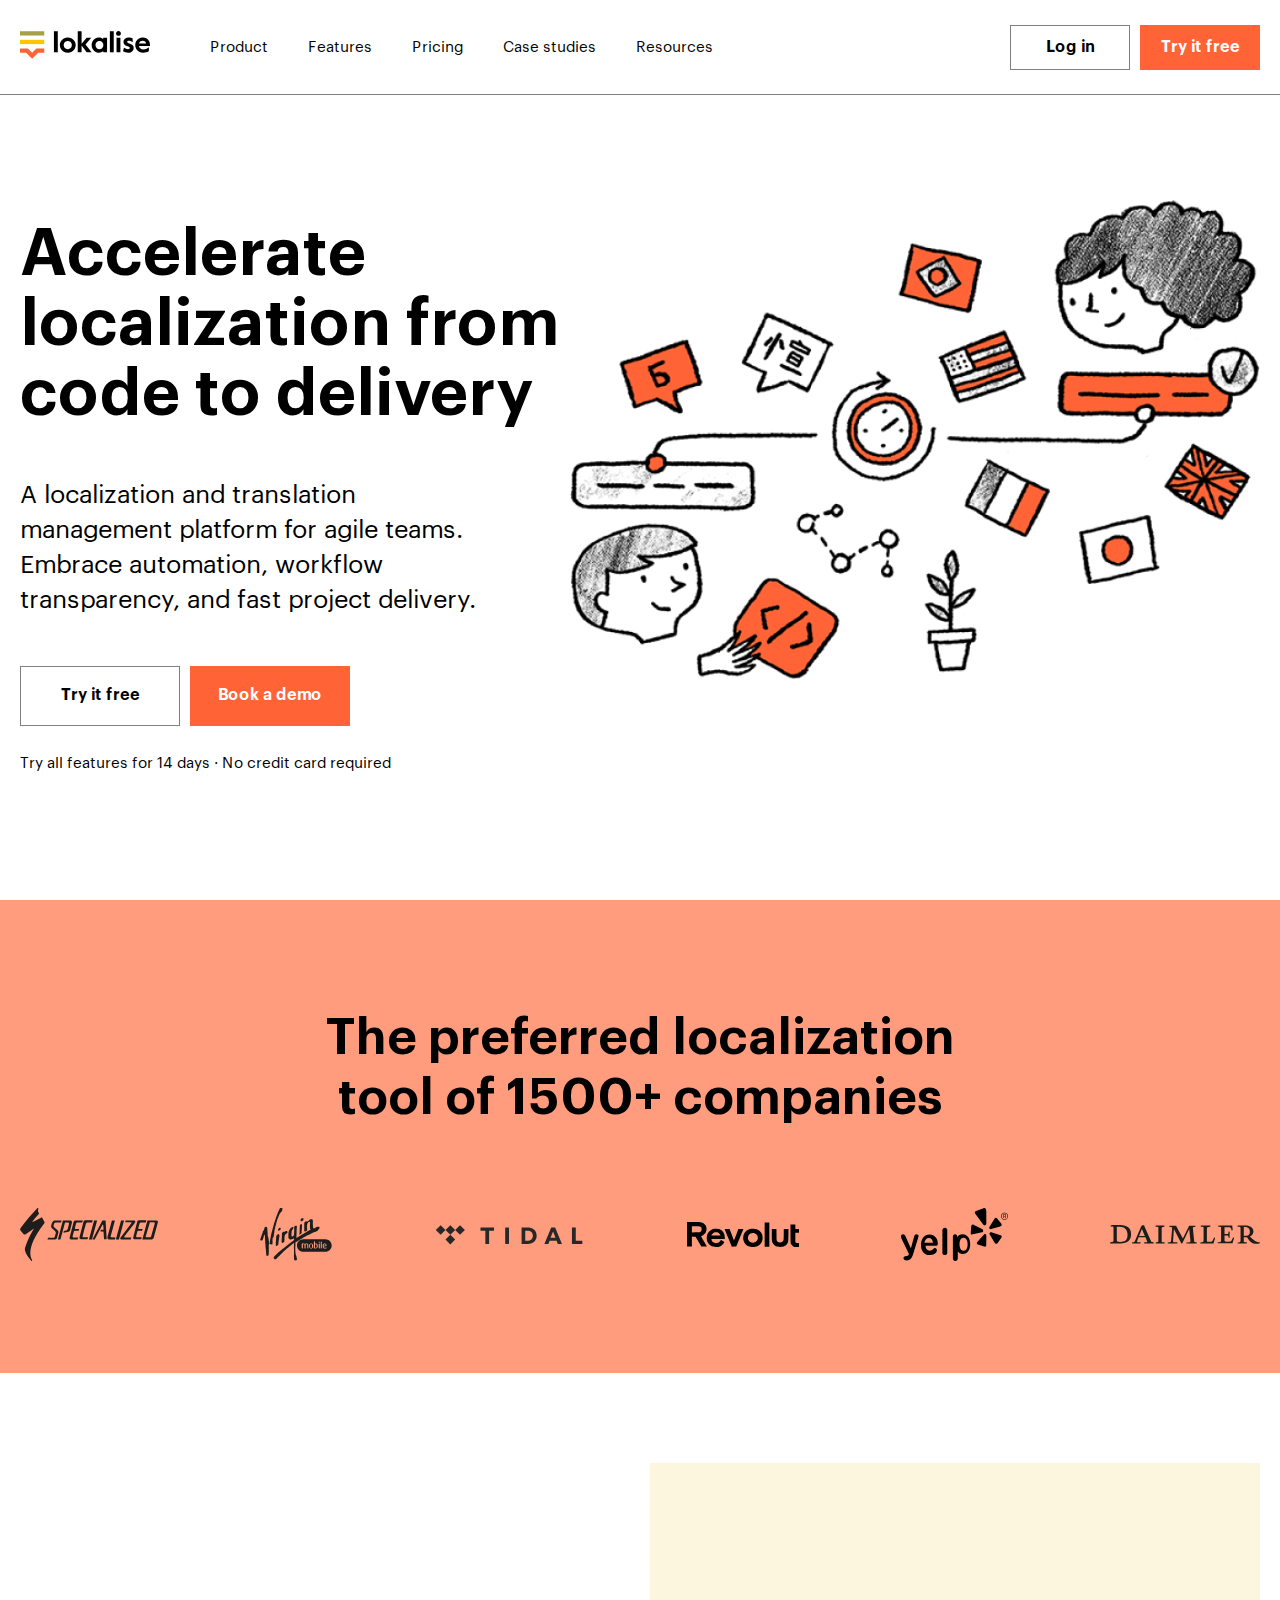
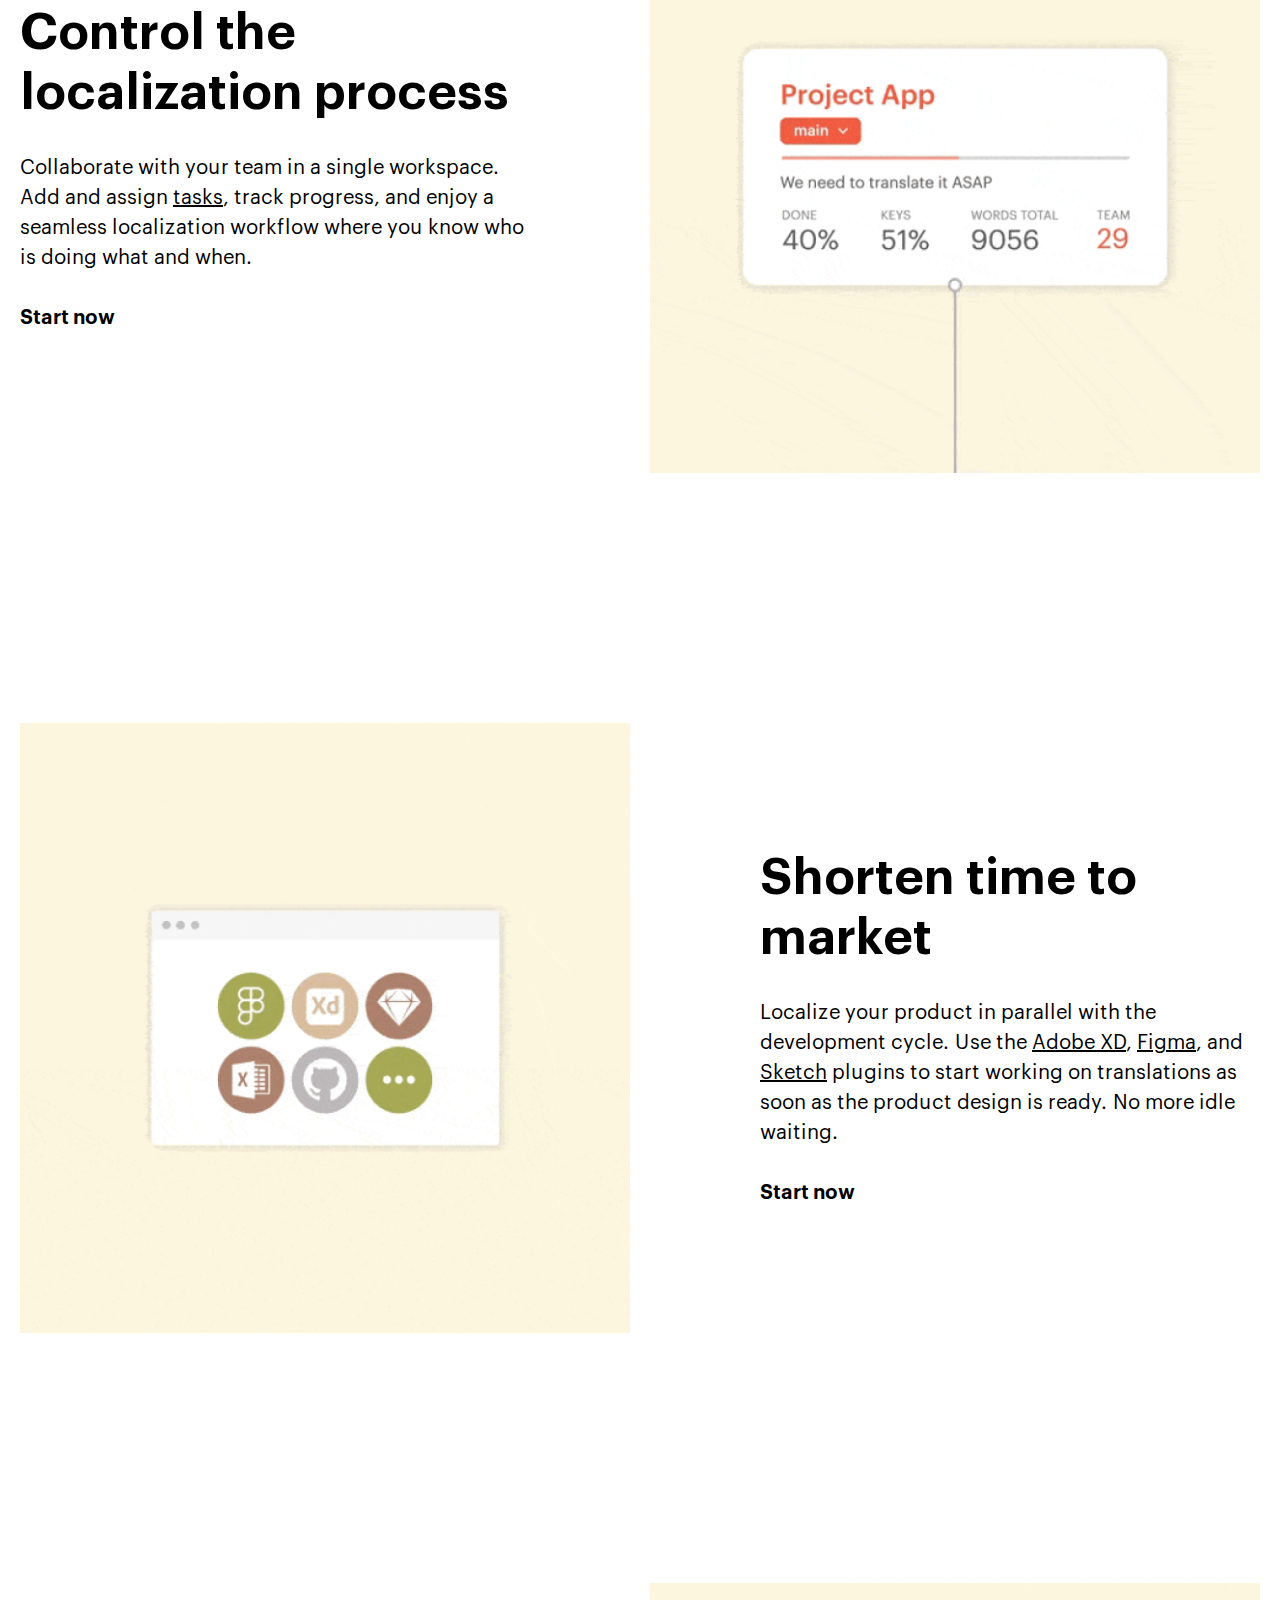
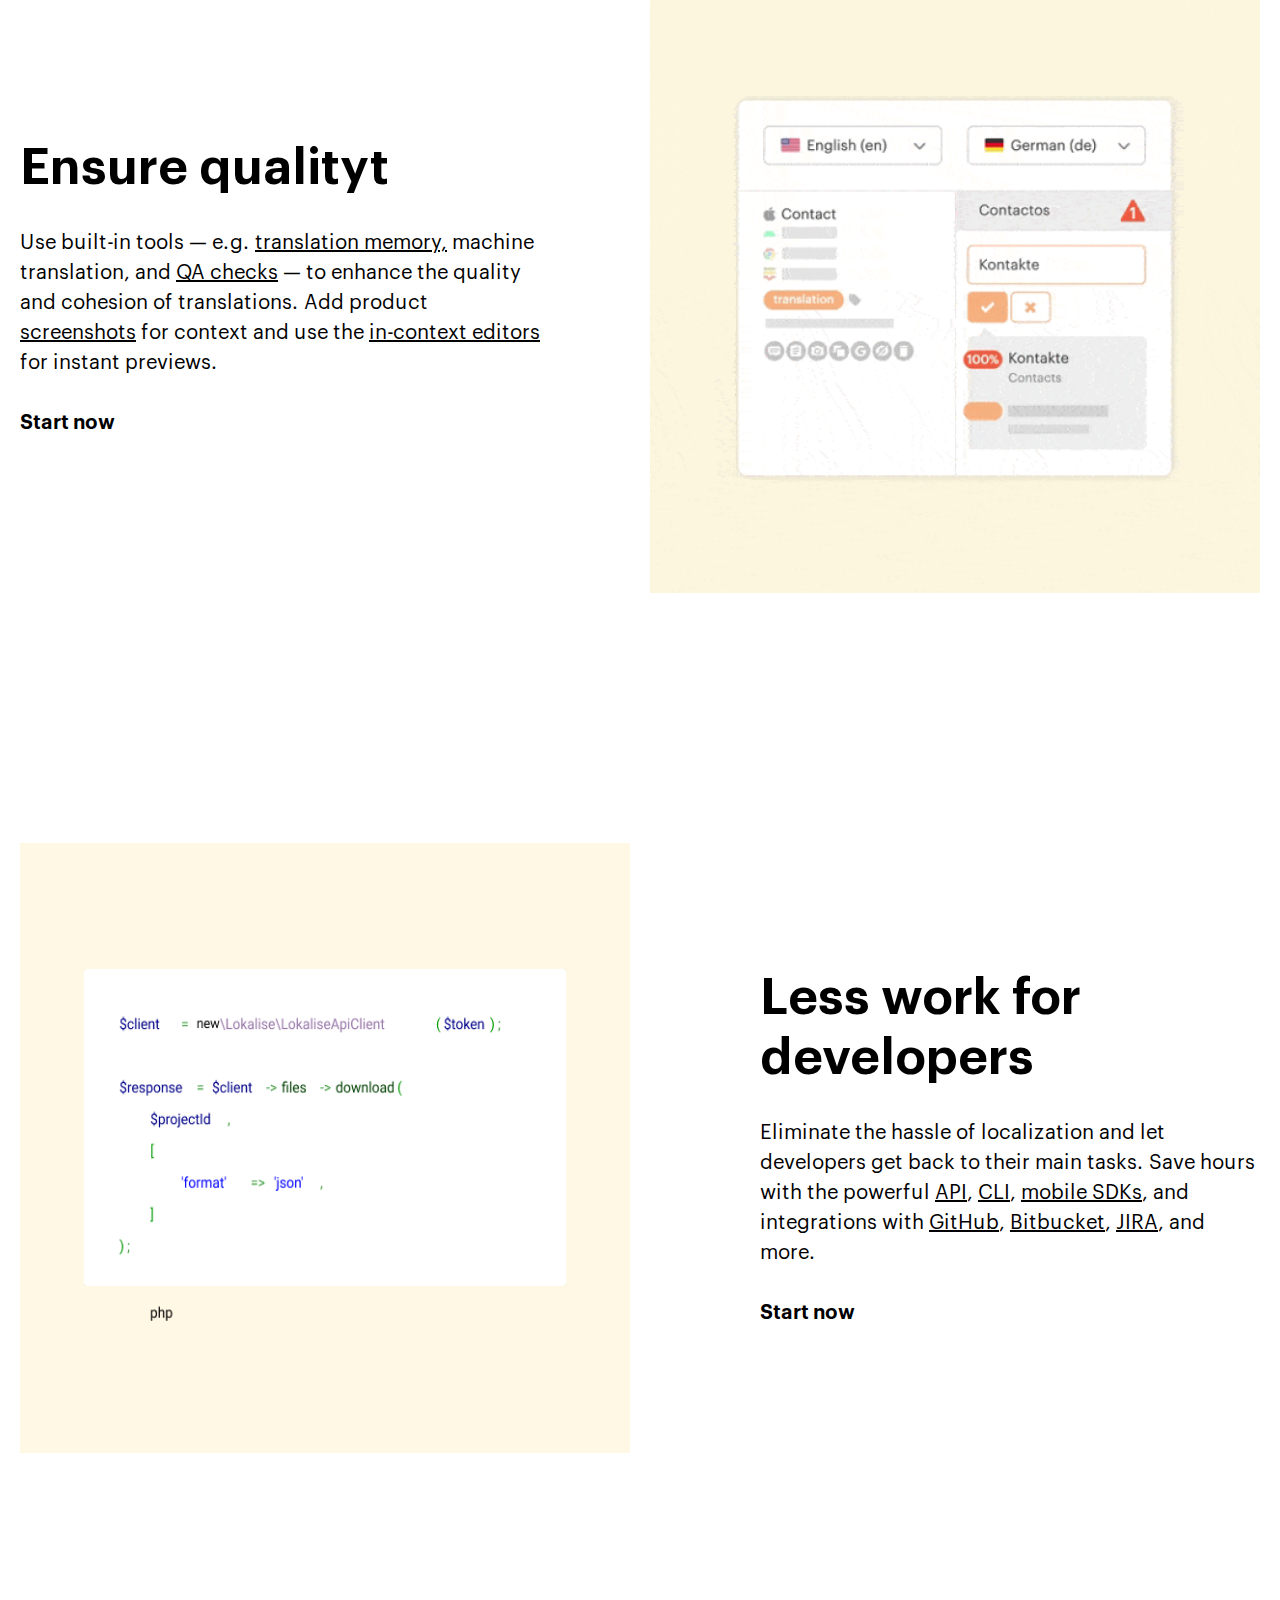
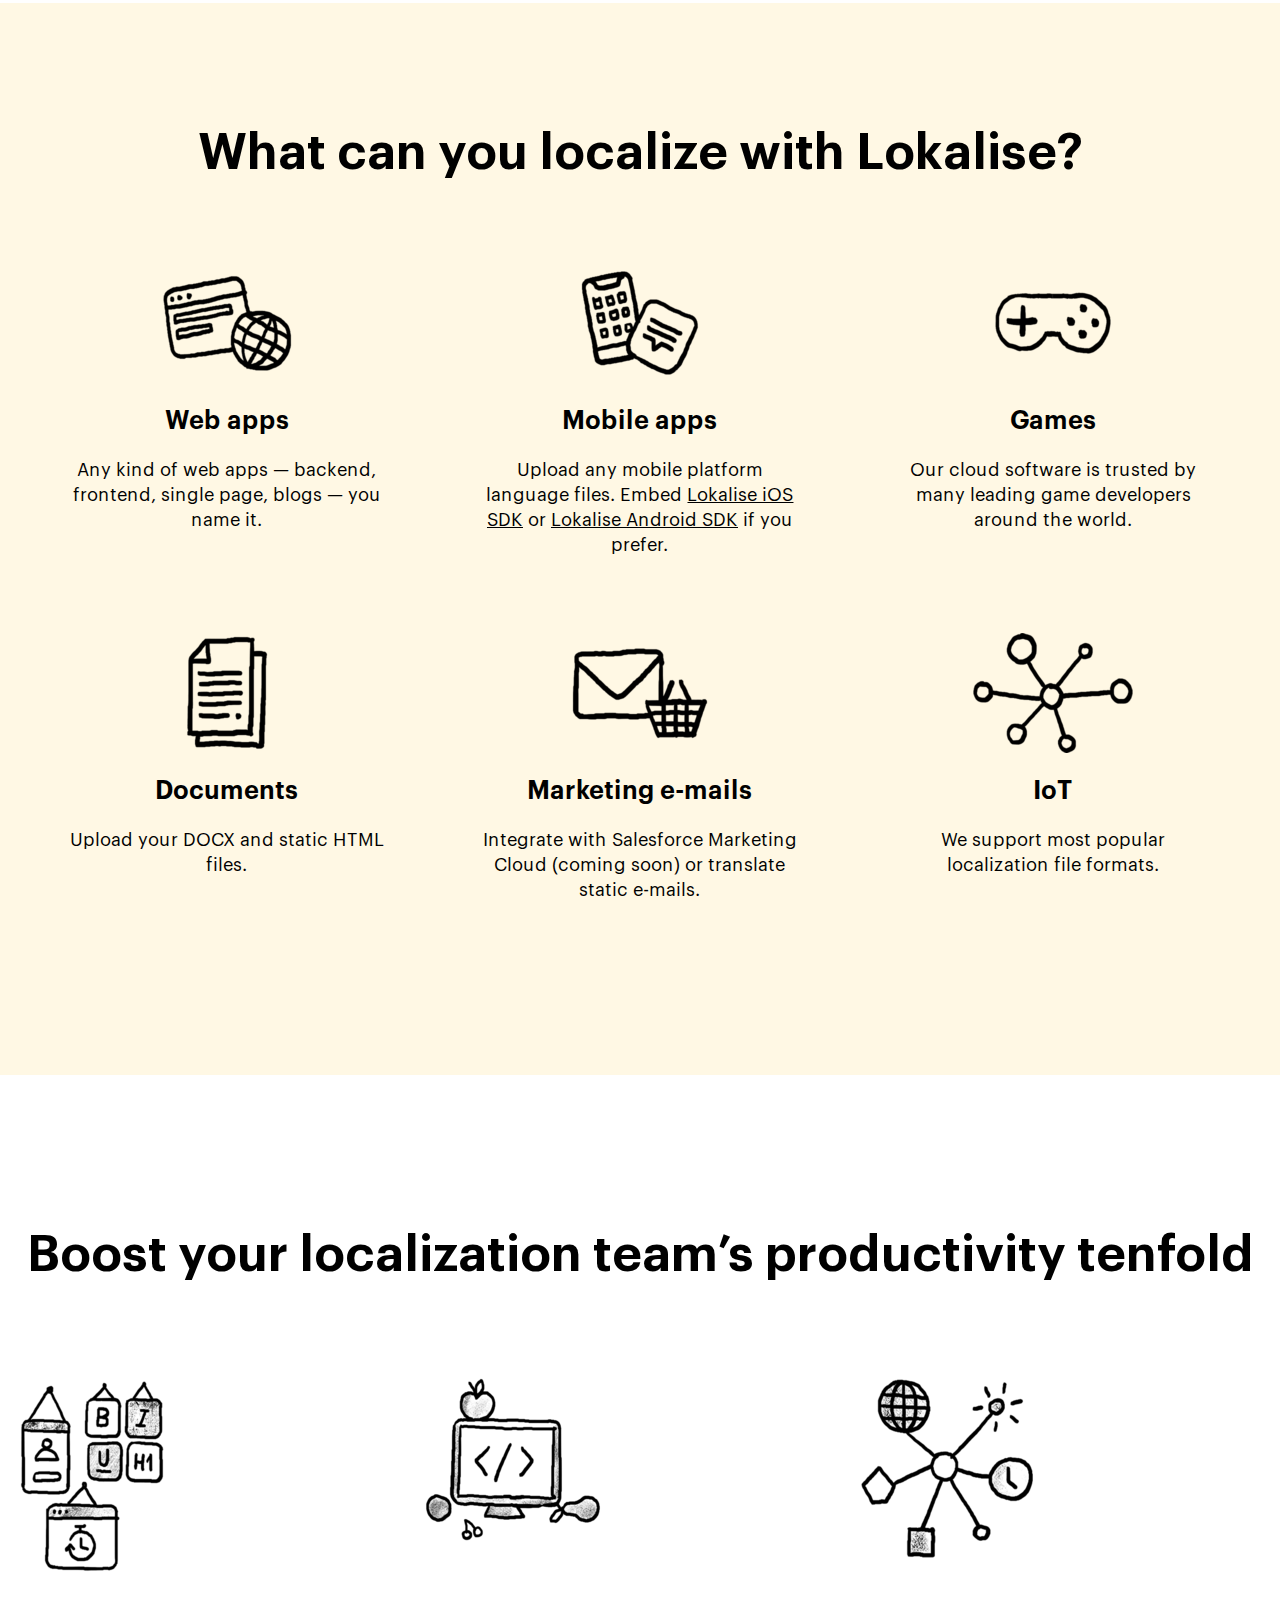
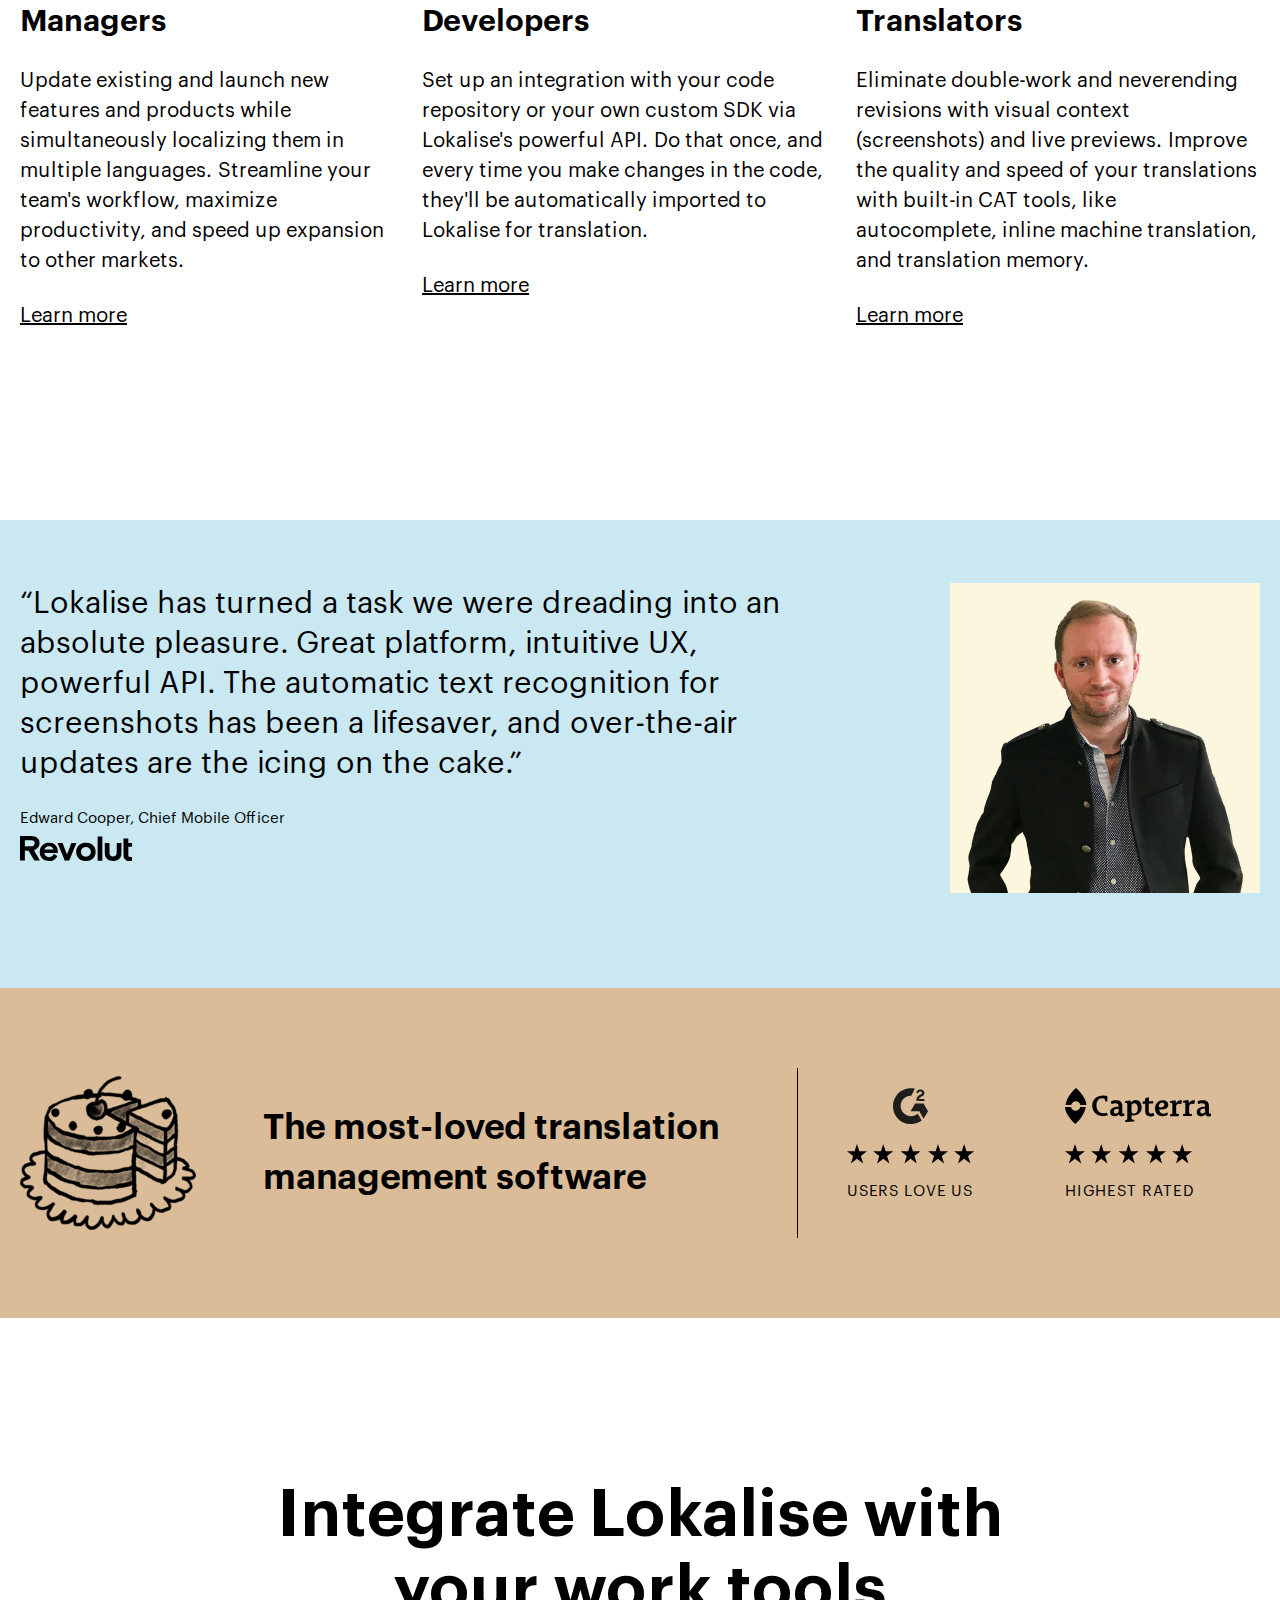
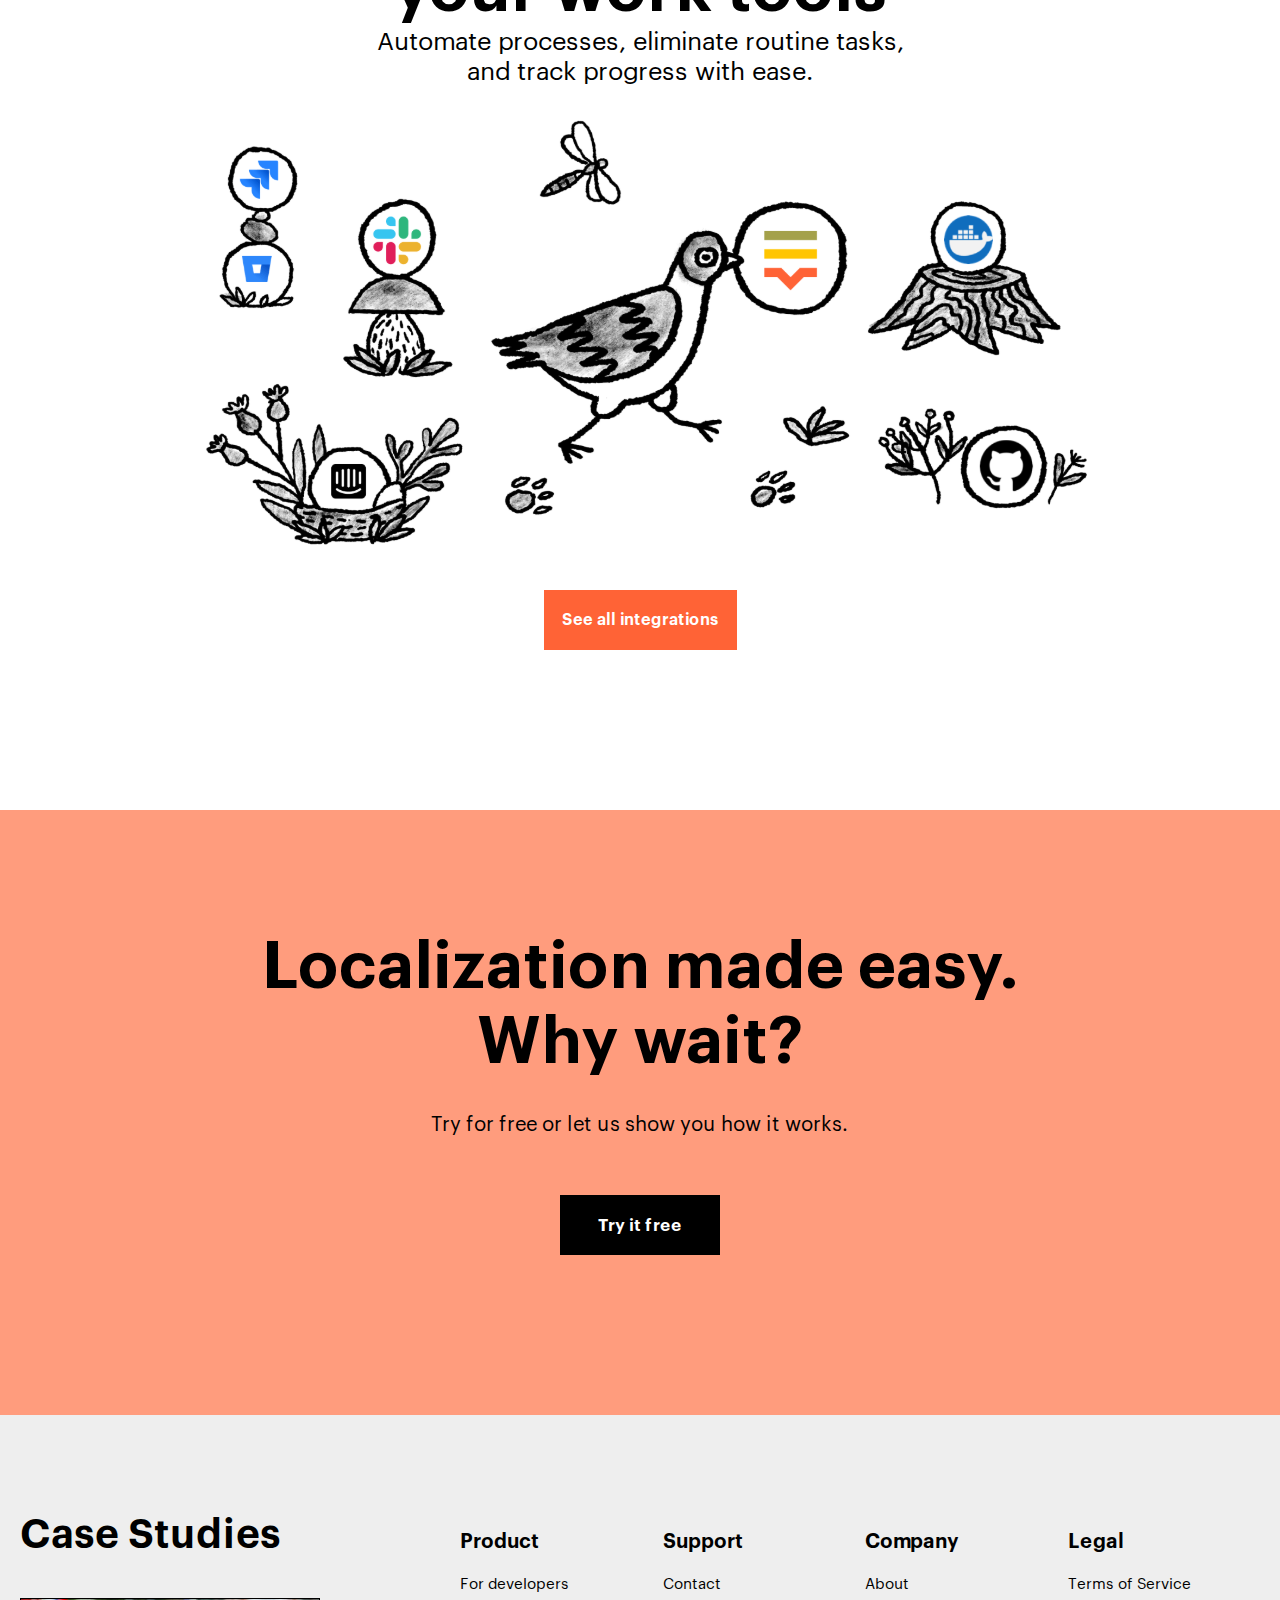
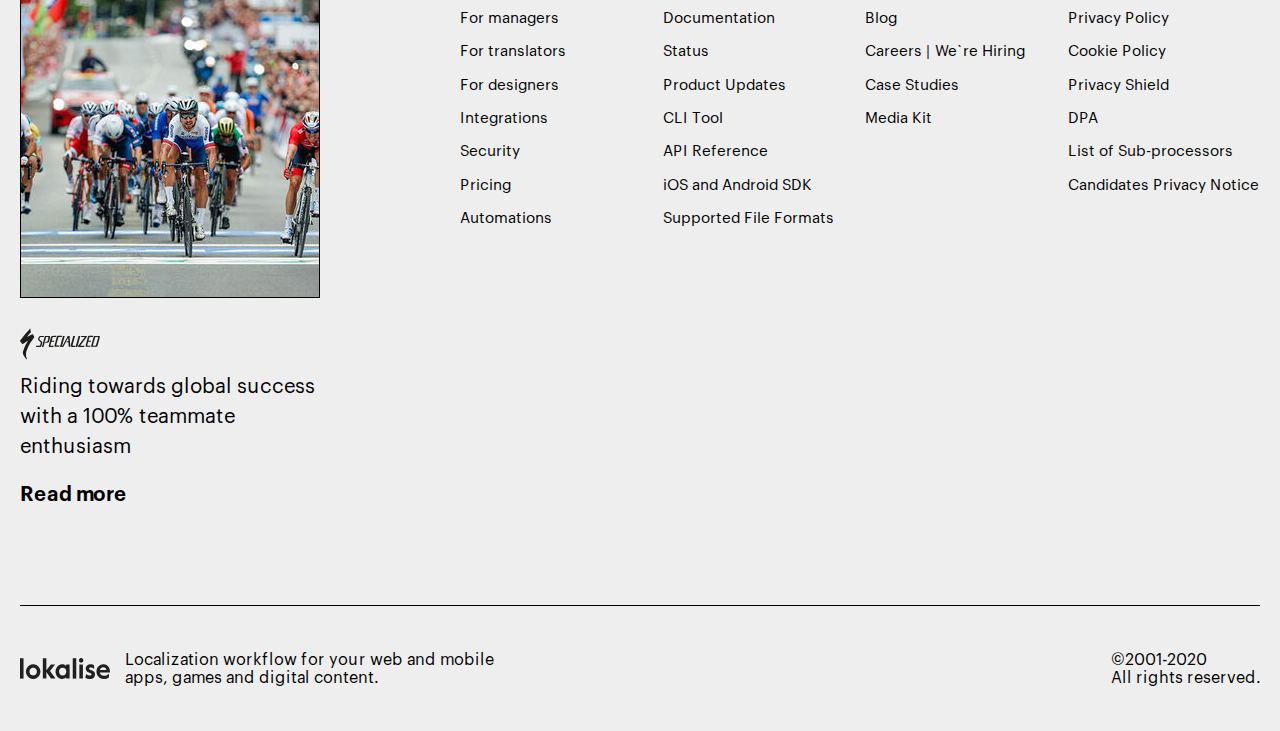
==== index.html @ 2ecb9aee "add cursore" ====
<!DOCTYPE html>
<html lang="en">

<head>
    <meta charset="UTF-8">
    <meta http-equiv="X-UA-Compatible" content="IE=edge">
    <meta name="viewport" content="width=device-width, initial-scale=1.0">
    <title>Document</title>
    <link rel="stylesheet" href="assets/css/style.css">
</head>

<body>

    <header class="header">

        <div class="header-navbar container">
            <div class="header-navbar__logo">
                <img class="header-navbar__logo-image" src="images/lokalise.svg" alt="">
            </div>

            <ul class="header-navbar__list">
                <li class="header-navbar__item">
                    <a class="header-navbar__link" href="">Product</a>
                </li>
                <li class="header-navbar__item">
                    <a class="header-navbar__link" href="">Features</a>
                </li>
                <li class="header-navbar__item">
                    <a class="header-navbar__link" href="">Pricing</a>
                </li>
                <li class="header-navbar__item">
                    <a class="header-navbar__link" href="">Case studies</a>
                </li>
                <li class="header-navbar__item">
                    <a class="header-navbar__link" href="">Resources</a>
                </li>
            </ul>

            <div class="header-navbar__action">
                <button class="btn btn--light btn--sm" type="button">Log in</button>
                <button class="btn btn--acent btn--sm" type="button">Try it free</button>
            </div>
        </div>

        <div class="header-content container">
            <h1 class="header-content__title">Accelerate localization from code to delivery</h1>
            <div class="header-content__description">A localization and translation management platform for agile teams.
                Embrace automation, workflow
                transparency, and fast project delivery.</div>
            <div class="header-content__action">
                <button class="btn btn--light btn--md">Try it free</button>
                <button class="btn btn--acent btn--md">Book a demo</button>
            </div>
            <div class="header-content__notes">Try all features for 14 days · No credit card required</div>
            <div class="header-content__picture">
                <img class="header-content__image" src="images/header_image-min.png" alt="">
            </div>
        </div>

    </header>

    <main>

        <section class="brands">
            <div class="container">
                <h2 class="brands__title">The preferred localization tool of 1500+ companies</h2>
                <ul class="brands__list">
                    <li class="brands__item">
                        <a class="brands__link" href="">
                            <img class="brands__image" src="images/specialized.svg" alt="">
                        </a>
                    </li>
                    <li>
                        <a class="brands__link" href="">
                            <img class="brands__image" src="images/virgin.svg" alt="">
                        </a>
                    </li>
                    <li>
                        <a class="brands__link" href="">
                            <img class="brands__image" src="images/tidal.svg" alt="">
                        </a>
                    </li>
                    <li>
                        <a class="brands__link" href="">
                            <img class="brands__image" src="images/revolut.svg" alt="">
                        </a>
                    </li>
                    <li>
                        <a class="brands__link" href="">
                            <img class="brands__image" src="images/yelp.svg" alt="">
                        </a>
                    </li>
                    <li>
                        <a class="brands__link" href="">
                            <img class="brands__image" src="images/daimler.svg" alt="">
                        </a>
                    </li>
                </ul>
            </div>
        </section>

        <div class="quality container">

            <article class="blurb blurb-1">
                <h2 class="blurb__title">Control the localization process</h2>
                <div class="blurb__descriptio">Collaborate with your team in a single workspace. Add and assign
                    <a href="">tasks</a>, track progress, and enjoy a
                    seamless localization workflow where you know who is doing what and when.
                </div>
                <strong class="blurb__start"><a class="blurb__link" href="">Start now</a></strong>
            </article>

            <img class="blurb__image blurb__image-1" src="images/project-app.png" alt="">

            <article class="blurb blurb-2">
                <h2 class="blurb__title">Shorten time to market</h2>
                <div class="blurb__descriptio">Localize your product in parallel with the development cycle. Use the
                    <a href=""> Adobe XD</a>, <a href="">Figma</a>, and <a href="">Sketch</a> plugins to start
                    working
                    on translations as soon as the product design
                    is ready. No more idle waiting.
                </div>
                <strong class="blurb__start"><a class="blurb__link" href="">Start now</a></strong>
            </article>

            <img class="blurb__image blurb__image-2" src="images/logotips.png" alt="">

            <article class="blurb blurb-3">
                <h2 class="blurb__title">Ensure qualityt</h2>
                <div class="blurb__descriptio">Use built-in tools — e.g. <a href="">translation memory,</a> machine
                    translation, and <a href=""> QA checks</a> — to enhance the quality and cohesion of
                    translations.
                    Add product <a href="">screenshots</a> for context and use the <a href="">in-context editors</a>
                    for
                    instant previews.</div>
                <strong class="blurb__start"><a class="blurb__link" href="">Start now</a></strong>
            </article>

            <img class="blurb__image blurb__image-3" src="images/contact.png" alt="">

            <article class="blurb blurb-4">
                <h2 class="blurb__title">Less work for developers</h2>
                <div class="blurb__descriptio">Eliminate the hassle of localization and let developers get back to
                    their
                    main tasks. Save hours with the powerful <a href=""> API</a>, <a href="">CLI</a>, <a href="">mobile
                        SDKs</a>, and integrations with <a href="">GitHub</a>, <a href="">Bitbucket</a>, <a
                        href="">JIRA</a>, and more.</div>
                <strong class="blurb__start"><a class="blurb__link" href="">Start now</a></strong>
            </article>

            <img class="blurb__image blurb__image-4" src="images/code.png" alt="">

        </div>


        <section class="localization">
            <div class="container">
                <h2 class="localization-title">What can you localize with Lokalise?</h2>

                <div class="localization-container">
                    <article class="aspect">
                        <h3 class="aspect__title">Web apps</h3>
                        <div class="aspect__description">Any kind of web apps — backend, frontend, single page, blogs —
                            you
                            name it.</div>
                        <img class="aspect__image" src="images/localization-skins/web-apps.svg" alt="">
                    </article>

                    <article class="aspect">
                        <h3 class="aspect__title">Mobile apps</h3>
                        <div class="aspect__description">Upload any mobile platform language files. Embed <a
                                href="">Lokalise iOS SDK</a> or <a href="">Lokalise Android SDK</a> if you prefer.
                        </div>
                        <img class="aspect__image" src="images/localization-skins/mobile-apps.svg" alt="">
                    </article>

                    <article class="aspect">
                        <h3 class="aspect__title">Games</h3>
                        <div class="aspect__description">Our cloud software is trusted by many leading game developers
                            around the world.</div>
                        <img class="aspect__image" src="images/localization-skins/games.svg" alt="">
                    </article>

                    <article class="aspect">
                        <h3 class="aspect__title">Documents</h3>
                        <div class="aspect__description">Upload your DOCX and static HTML files.</div>
                        <img class="aspect__image" src="images/localization-skins/documents.svg" alt="">
                    </article>

                    <article class="aspect">
                        <h3 class="aspect__title">Marketing e-mails</h3>
                        <div class="aspect__description">Integrate with Salesforce Marketing Cloud (coming soon) or
                            translate static e-mails.</div>
                        <img class="aspect__image" src="images/localization-skins/marketing_e-mails.svg" alt="">
                    </article>

                    <article class="aspect">
                        <h3 class="aspect__title">IoT</h3>
                        <div class="aspect__description">We support most popular localization file formats.</div>
                        <img class="aspect__image" src="images/localization-skins/iot.svg" alt="">
                    </article>
                </div>

            </div>
        </section>

        <section class="productivity container">
            <h2 class="productivity-title">Boost your localization team’s productivity tenfold</h2>

            <div class="productivity-container">
                <article class="productivity-infomation">
                    <h3 class="productivity-infomation__title">Managers</h3>
                    <div class="productivity-infomation__description">Update existing and launch new features and
                        products while simultaneously localizing them in multiple languages. Streamline your team's
                        workflow, maximize productivity, and speed up expansion to other markets.</div>
                    <details class="productivity-infomation__details">
                        <summary
                            class="productivity-infomation__details-text productivity-infomation__details-text--active">
                            Learn more</summary>
                        Update existing and launch new features and
                        products while simultaneously localizing them in multiple languages. Streamline your team's
                        workflow, maximize productivity, and speed up expansion to other markets.
                    </details>
                    <div class="productivity-infomation__picture">
                        <img class="productivity-infomation__image" src="images/productivity-skins/managers.svg" alt="">
                    </div>
                </article>

                <article class="productivity-infomation">
                    <h3 class="productivity-infomation__title">Developers</h3>
                    <div class="productivity-infomation__description">Set up an integration with your code repository or
                        your own custom SDK via Lokalise's powerful API. Do that once, and every time you make changes
                        in the code, they'll be automatically imported to Lokalise for translation.</div>
                    <details class="productivity-infomation__details">
                        <summary
                            class="productivity-infomation__details-text productivity-infomation__details-text--active">
                            Learn more</summary>
                        Set up an integration with your code repository or
                        your own custom SDK via Lokalise's powerful API. Do that once, and every time you make changes
                        in the code, they'll be automatically imported to Lokalise for translation.
                    </details>
                    <div class="productivity-infomation__picture">
                        <img class="productivity-infomation__image" src="images/productivity-skins/developers.svg"
                            alt="">
                    </div>
                </article>

                <article class="productivity-infomation">
                    <h3 class="productivity-infomation__title">Translators</h3>
                    <div class="productivity-infomation__description">Eliminate double-work and neverending revisions
                        with visual context (screenshots) and live previews. Improve the quality and speed of your
                        translations with built-in CAT tools, like autocomplete, inline machine translation, and
                        translation memory.</div>
                    <details class="productivity-infomation__details">
                        <summary
                            class="productivity-infomation__details-text productivity-infomation__details-text--active">
                            Learn more</summary>
                        Eliminate double-work and neverending revisions
                        with visual context (screenshots) and live previews. Improve the quality and speed of your
                        translations with built-in CAT tools, like autocomplete, inline machine translation, and
                        translation memory.
                    </details>
                    <div class="productivity-infomation__picture">
                        <img class="productivity-infomation__image" src="images/productivity-skins/translators.svg"
                            alt="">
                    </div>
                </article>
            </div>
        </section>

        <div class="recommendation">
            <div class="container">
                <div class="recommendation__container">
                    <div class="recommendation__feedback">
                        <p class="recommendation__feedback-description">“Lokalise has turned a task we were dreading
                            into an absolute pleasure. Great platform, intuitive
                            UX,
                            powerful API. The automatic text recognition for screenshots has been a lifesaver, and
                            over-the-air
                            updates are the icing on the cake.”</p>
                        <p class="recommendation__feedback-name">Edward Cooper, Chief Mobile Officer</p>
                        <a class="recommendation__feedback-link" href=""><img class="recommendation__feedback-logo"
                                src="images/revolut.svg" alt=""></a>
                    </div>
                    <img class="recommendation__photo" src="images/man.png" alt="">
                </div>
            </div>
        </div>

        <section class="program">
            <div class="container">
                <div class="program__container">
                    <div class="program__info">
                        <h3 class="program__info-title">The most-loved translation management software</h3>
                        <img class="program__info-image" src="images/program-skins/pie.svg" alt="">
                    </div>
                    <div class="program__feedback">
                        <div class="program__feedback-container">
                            <img class="program__feedback-logo" src="images/program-skins/g.svg" alt="">
                            <img class="program__feedback-image" src="images/program-skins/stars.svg" alt="">
                            <p class="program__feedback-text">USERS LOVE US</p>
                        </div>
                        <div class="program__feedback-container">
                            <img class="program__feedback-logo" src="images/program-skins/cupterra.svg" alt="">
                            <img class="program__feedback-image" src="images/program-skins/stars.svg" alt="">
                            <p class="program__feedback-text">HIGHEST RATED</p>
                        </div>
                    </div>
                </div>
            </div>
        </section>

        <section class="tools container">
            <h2 class="tools__title">Integrate Lokalise with your work tools</h2>
            <p class="tools__description">Automate processes, eliminate routine tasks, and track progress with ease.</p>
            <img class="tools__image" src="images/tools.svg" alt="">
            <button class="tools__action btn btn--acent btn--xl">See all integrations</button>
        </section>

        <section class="exhortation ">
            <div class="container">
                <h2 class="exhortation__title">Localization made easy. Why wait?</h2>
                <p class="exhortation__description">Try for free or let us show you how it works.</p>
                <button class="exhortation__action btn btn--md btn--act">Try it free</button>
            </div>
        </section>

    </main>

    <footer class="footer">

        <div class="footer-info">
            <div class="container">
                <div class="footer-info__container">

                    <aside class="other">
                        <h3 class="other__title">Case Studies</h3>
                        <img class="other__image" src="images/driver.png" alt="">
                        <img class="other__logo" src="images/specialized.svg" alt="">
                        <p class="other__description">Riding towards global success with a 100% teammate enthusiasm</p>
                        <a class="other__link" href="">Read more</a>
                    </aside>

                    <div class="footer-navigation">
                        <div class="footer-navigation__container">
                            <p class="footer-navigation__title">Product</p>
                            <ul class="footer-navigation__list">
                                <li class="footer-navigation__item">
                                    <a class="footer-navigation__link" href="">For developers</a>
                                </li>
                                <li class="footer-navigation__item">
                                    <a class="footer-navigation__link" href="">For managers</a>
                                </li>
                                <li class="footer-navigation__item">
                                    <a class="footer-navigation__link" href="">For translators</a>
                                </li>
                                <li class="footer-navigation__item">
                                    <a class="footer-navigation__link" href="">For designers</a>
                                </li>
                                <li class="footer-navigation__item">
                                    <a class="footer-navigation__link" href="">Integrations</a>
                                </li>
                                <li class="footer-navigation__item">
                                    <a class="footer-navigation__link" href="">Security</a>
                                </li>
                                <li class="footer-navigation__item">
                                    <a class="footer-navigation__link" href="">Pricing</a>
                                </li>
                                <li class="footer-navigation__item">
                                    <a class="footer-navigation__link" href="">Automations</a>
                                </li>
                            </ul>
                        </div>

                        <div class="footer-navigation__container">
                            <p class="footer-navigation__title">Support</p>
                            <ul class="footer-navigation__list">
                                <li class="footer-navigation__item">
                                    <a class="footer-navigation__link" href="">Contact</a>
                                </li>
                                <li class="footer-navigation__item">
                                    <a class="footer-navigation__link" href="">Documentation</a>
                                </li>
                                <li class="footer-navigation__item">
                                    <a class="footer-navigation__link" href="">Status</a>
                                </li>
                                <li class="footer-navigation__item">
                                    <a class="footer-navigation__link" href="">Product Updates</a>
                                </li>
                                <li class="footer-navigation__item">
                                    <a class="footer-navigation__link" href="">CLI Tool</a>
                                </li>
                                <li class="footer-navigation__item">
                                    <a class="footer-navigation__link" href="">API Reference</a>
                                </li>
                                <li class="footer-navigation__item">
                                    <a class="footer-navigation__link" href="">iOS and Android SDK</a>
                                </li>
                                <li class="footer-navigation__item">
                                    <a class="footer-navigation__link" href="">Supported File Formats</a>
                                </li>
                            </ul>
                        </div>

                        <div class="footer-navigation__container">
                            <p class="footer-navigation__title">Company</p>
                            <ul class="footer-navigation__list">
                                <li class="footer-navigation__item">
                                    <a class="footer-navigation__link" href="">About</a>
                                </li>
                                <li class="footer-navigation__item">
                                    <a class="footer-navigation__link" href="">Blog</a>
                                </li>
                                <li class="footer-navigation__item">
                                    <a class="footer-navigation__link" href="">Careers | We`re Hiring</a>
                                </li>
                                <li class="footer-navigation__item">
                                    <a class="footer-navigation__link" href="">Case Studies</a>
                                </li>
                                <li class="footer-navigation__item">
                                    <a class="footer-navigation__link" href="">Media Kit</a>
                                </li>
                            </ul>
                        </div>

                        <div class="footer-navigation__container">
                            <p class="footer-navigation__title">Legal</p>
                            <ul class="footer-navigation__list">
                                <li class="footer-navigation__item">
                                    <a class="footer-navigation__link" href="">Terms of Service</a>
                                </li>
                                <li class="footer-navigation__item">
                                    <a class="footer-navigation__link" href="">Privacy Policy</a>
                                </li>
                                <li class="footer-navigation__item">
                                    <a class="footer-navigation__link" href="">Cookie Policy</a>
                                </li>
                                <li class="footer-navigation__item">
                                    <a class="footer-navigation__link" href="">Privacy Shield</a>
                                </li>
                                <li class="footer-navigation__item">
                                    <a class="footer-navigation__link" href="">DPA</a>
                                </li>
                                <li class="footer-navigation__item">
                                    <a class="footer-navigation__link" href="">List of Sub-processors</a>
                                </li>
                                <li class="footer-navigation__item">
                                    <a class="footer-navigation__link" href="">Candidates Privacy Notice</a>
                                </li>
                            </ul>
                        </div>
                    </div>

                </div>
            </div>
        </div>

        <div class="footer-root">
            <div class="container">
                <div class="footer-root__container">
                    <div class="footer-root__info">
                        <img class="footer-root__logo" src="images/lokalise-min.svg" alt="">
                        <p class="footer-root__text">Localization workflow for your web and mobile apps, games and
                            digital content.</p>
                    </div>

                    <div class="footer-root__low">
                        <p class="footer-root__year">©2001-2020</p>
                        <p class="footer-root__copyrite">All rights reserved.</p>
                    </div>
                </div>
            </div>
        </div>

    </footer>

</body>

</html>
---- assets/css/style.css ----
/*! normalize.css v8.0.1 | MIT License | github.com/necolas/normalize.css */
html {
  line-height: 1.15;

  -webkit-text-size-adjust: 100%;
}
body {
  margin: 0;
}
main {
  display: block;
}
h1 {
  margin: 0.67em 0;

  font-size: 2em;
}
hr {
  overflow: visible;

  -webkit-box-sizing: content-box;
          box-sizing: content-box;
  height: 0;
}
pre {
  font-family: monospace, monospace;
  font-size: 1em;
}
a {
  background-color: transparent;
}
abbr[title] {
          text-decoration: underline;
          text-decoration: underline dotted;

  border-bottom: none;

  -webkit-text-decoration: underline dotted;
}
b,
strong {
  font-weight: bolder;
}
code,
kbd,
samp {
  font-family: monospace, monospace;
  font-size: 1em;
}
small {
  font-size: 80%;
}
sub,
sup {
  position: relative;

  vertical-align: baseline;

  font-size: 75%;
  line-height: 0;
}

sub {
  bottom: -0.25em;
}

sup {
  top: -0.5em;
}
img {
  border-style: none;
}
button,
input,
optgroup,
select,
textarea {
  margin: 0;

  font-family: inherit;
  font-size: 100%;
  line-height: 1.15;
}
button,
input {
  overflow: visible;
}
button,
select {
  text-transform: none;
}
button,
[type=button],
[type=reset],
[type=submit] {
  -webkit-appearance: button;
}
button::-moz-focus-inner,
[type=button]::-moz-focus-inner,
[type=reset]::-moz-focus-inner,
[type=submit]::-moz-focus-inner {
  padding: 0;

  border-style: none;
}
button:-moz-focusring,
[type=button]:-moz-focusring,
[type=reset]:-moz-focusring,
[type=submit]:-moz-focusring {
  outline: 1px dotted ButtonText;
}
fieldset {
  padding: 0.35em 0.75em 0.625em;
}
legend {
  display: table;

  -webkit-box-sizing: border-box;
          box-sizing: border-box;
  max-width: 100%;
  padding: 0;

  white-space: normal;

  color: inherit;
}
progress {
  vertical-align: baseline;
}
textarea {
  overflow: auto;
}
[type=checkbox],
[type=radio] {
  -webkit-box-sizing: border-box;
          box-sizing: border-box;
  padding: 0;
}
[type=number]::-webkit-inner-spin-button,
[type=number]::-webkit-outer-spin-button {
  height: auto;
}
[type=search] {
  outline-offset: -2px;

  -webkit-appearance: textfield;
}
[type=search]::-webkit-search-decoration {
  -webkit-appearance: none;
}
::-webkit-file-upload-button {
  font: inherit;

  -webkit-appearance: button;
}
details {
  display: block;
}
summary {
  display: list-item;
}
template {
  display: none;
}
[hidden] {
  display: none;
}

@font-face {
  font-family: "Graphik LCG";
  font-weight: 600;
  font-style: normal;

  font-display: swap;
  src: url("../fonts/GraphikLCG-Semibold.woff") format("woff2"), url("../GraphikLCG-Semibold.woff2") format("woff");
}
@font-face {
  font-family: "Graphik LCG";
  font-weight: normal;
  font-style: normal;

  font-display: swap;
  src: url("../fonts/GraphikLCG-Regular.woff") format("woff2"), url("../fonts/GraphikLCG-Regular.woff2") format("woff");
}
*,
*::after,
*::before {
  -webkit-box-sizing: border-box;
          box-sizing: border-box;
}

html {
  font-size: 16px;
}

body {
  overflow-x: hidden;

  min-width: 405px;

  font-family: "Graphik LCG";
  font-weight: 400;
  font-style: normal;
}

a {
  text-decoration: none;

  color: inherit;
}

a:hover {
  color: brown;
}

.productivity-infomation__details-text--active {
  cursor: pointer;
  text-decoration: underline;
}
.productivity-infomation__details-text--active:hover {
  color: brown;
}

.container {
  max-width: 1370px;
  padding-right: 20px;
  padding-left: 20px;

  margin-inline: auto;
}

.btn {
  padding: 0.2em;

  cursor: pointer;
  -webkit-transition: 0.3s;
       -o-transition: 0.3s;
          transition: 0.3s;
  text-align: center;

  font-weight: 600;
}

.btn--light {
  color: black;
  border: 1px solid rgba(0, 0, 0, 0.5);
  background-color: #ffffff;

  font-size: 16px;
}

.btn--light:hover {
  -webkit-box-shadow: 0 0 10px orangered;
          box-shadow: 0 0 10px orangered;
}

.btn--acent {
  color: #ffffff;
  border: none;
  background-color: #ff6336;

  font-size: 16px;
}

.btn--acent:hover {
  -webkit-box-shadow: 0 0 10px orangered;
          box-shadow: 0 0 10px orangered;
}

.btn--act {
  color: #ffffff;
  border: none;
  background: black;

  font-size: 17px;
}

.btn--act:hover {
  color: brown;
  -webkit-box-shadow: 0 0 15px rgba(0, 0, 0, 0.5);
          box-shadow: 0 0 15px rgba(0, 0, 0, 0.5);
}

.btn--sm {
  min-width: 120px;
  max-width: 250px;
  height: 45px;
}

.btn--md {
  min-width: 160px;
  max-width: 260px;
  height: 60px;
}

.btn--xl {
  width: 100%;
  max-width: 193px;
  min-height: 60px;
}

.header-content {
  display: grid;

  margin-top: auto;
  margin-bottom: auto;
}
.header-content__title {
  margin: 0 0 8px 0;
  padding-top: 20px;
  padding-bottom: 20px;

  color: black;

  font-size: 65px;
  font-weight: 600;
  line-height: 70px;

  grid-area: tl;
}
.header-content__description {
  margin-bottom: 8px;
  padding-top: 20px;
  padding-bottom: 40px;

  color: black;

  font-size: 25px;
  line-height: 35px;

  grid-area: des;
}
.header-content__action {
  display: -webkit-box;
  display: -ms-flexbox;
  display: flex;

  gap: 10px;
  grid-area: act;
}
.header-content__notes {
  margin-top: 5px;
  padding-top: 20px;
  padding-bottom: 20px;

  color: black;

  font-size: 15px;
  line-height: 25px;

  grid-area: nts;
}
.header-content__picture {
  grid-area: pict;
}
.header-content__image {
  width: 100%;
  max-width: 759px;
  height: auto;
}

.header-navbar {
  position: relative;

  display: -webkit-box;
  display: -ms-flexbox;
  display: flex;
  -webkit-box-align: center;
  align-items: center;
  -ms-flex-align: center;

  width: 100%;
  padding-top: 20px;
  padding-bottom: 20px;
}
.header-navbar::after {
  position: absolute;
  bottom: 0;
  left: 50%;

  width: 100vw;
  height: 1px;

  content: "";
  -webkit-transform: translateX(-50%);
      -ms-transform: translateX(-50%);
          transform: translateX(-50%);

  background-color: rgba(0, 0, 0, 0.5);
}
.header-navbar__list {
  display: -webkit-box;
  display: -ms-flexbox;
  display: flex;
  -ms-flex-flow: row wrap;
      flex-flow: row wrap;
  -webkit-box-orient: horizontal;
  -webkit-box-direction: normal;

  margin: 0;
  padding: 0;

  list-style: none;

  gap: 0.2em 20px;
}
.header-navbar__link {
  display: block;

  padding: 10px;

  color: black;

  font-size: 15px;
  line-height: 20px;
}
.header-navbar__action {
  display: -webkit-box;
  display: -ms-flexbox;
  display: flex;

  gap: 10px;
}

.header {
  display: -webkit-box;
  display: -ms-flexbox;
  display: flex;
  -webkit-box-orient: vertical;
  -webkit-box-direction: normal;
  -ms-flex-direction: column;
      flex-direction: column;

  min-height: 100vh;
}

.brands {
  padding-top: 108px;
  padding-bottom: 108px;

  background-color: #ff9c7d;
}
.brands__title {
  width: 100%;
  max-width: 720px;
  margin-top: 0;
  margin-right: auto;
  margin-bottom: 80px;
  margin-left: auto;

  text-align: center;

  color: black;

  font-size: 50px;
  font-weight: 600;
  line-height: 60px;
}
.brands__list {
  display: -webkit-box;
  display: -ms-flexbox;
  display: flex;
  -webkit-box-align: center;
  align-items: center;
  -ms-flex-align: center;
  -ms-flex-wrap: wrap;
      flex-wrap: wrap;

  margin: 0;
  padding: 0;

  list-style: none;

  gap: 10px 20px;
}

.quality {
  display: grid;
}

.blurb {
  display: -webkit-box;
  display: -ms-flexbox;
  display: flex;
  -webkit-box-orient: vertical;
  -webkit-box-direction: normal;
  -ms-flex-direction: column;
      flex-direction: column;
  -webkit-box-pack: center;
  -ms-flex-pack: center;
  justify-content: center;

  gap: 30px;
}
.blurb-1 {
  grid-area: bl1;
}
.blurb-2 {
  grid-area: bl2;
}
.blurb-3 {
  grid-area: bl3;
}
.blurb-4 {
  grid-area: bl4;
}

.blurb__title {
  margin: 0;

  color: black;

  font-size: 50px;
  font-weight: 600;
  line-height: 60px;
}
.blurb__descriptio {
  color: black;

  font-size: 20px;
  line-height: 30px;
}
.blurb__descriptio a {
  text-decoration: underline;

  color: inherit;
}
.blurb__descriptio a:hover {
  color: brown;
}
.blurb__start {
  color: black;

  font-size: 20px;
  font-weight: 600;
  line-height: 30px;
}

.blurb__image {
  display: -webkit-box;
  display: -ms-flexbox;
  display: flex;

  width: 100%;
  max-width: 632px;
  height: 100%;
  max-height: 632px;
  margin: auto;
}
.blurb__image__image-1 {
  grid-area: img-1;
}
.blurb__image__image-2 {
  grid-area: img-2;
}
.blurb__image__image-3 {
  grid-area: img-3;
}
.blurb__image__image-4 {
  grid-area: img-4;
}

.localization {
  background-color: #fff8e4;
}
.localization-title {
  margin: 0;
  margin-bottom: 80px;

  text-align: center;

  color: black;

  font-size: 50px;
  font-weight: 600;
  line-height: 60px;
}
.localization-container {
  display: grid;

  grid-template-rows: repeat(2, 1fr);
  row-gap: 75px;
}

.aspect {
  display: -webkit-box;
  display: -ms-flexbox;
  display: flex;
  -webkit-box-align: center;
  align-items: center;
  -ms-flex-align: center;
  -webkit-box-orient: vertical;
  -webkit-box-direction: normal;
  -ms-flex-direction: column;
      flex-direction: column;

  max-width: 350px;
  margin-right: auto;
  margin-left: auto;
  padding-right: 10px;
  padding-left: 10px;

  text-align: center;

  gap: 20px;
}
.aspect__title {
  margin: 0;

  color: black;

  font-size: 25px;
  font-weight: 600;
  line-height: 35px;
}
.aspect__description {
  color: black;

  font-size: 18px;
  font-weight: 400;
  line-height: 25px;
}
.aspect__description a {
  text-decoration: underline;

  color: inherit;
}
.aspect__description a:hover {
  color: brown;
}
.aspect__image {
  -webkit-box-ordinal-group: 0;
  -ms-flex-order: -1;
  order: -1;

  width: 100%;
  max-width: 160px;
  height: 100%;
  max-height: 120px;
}

.productivity {
  min-height: 895px;
}
.productivity-title {
  text-align: center;

  color: black;

  font-size: 50px;
  font-weight: 600;
  line-height: 60px;
}
.productivity-container {
  display: grid;

  margin-bottom: 20px;

  -webkit-column-gap: 30px;
     -moz-column-gap: 30px;
          column-gap: 30px;
  row-gap: 40px;
}

.productivity-infomation {
  display: -webkit-box;
  display: -ms-flexbox;
  display: flex;
  -webkit-box-orient: vertical;
  -webkit-box-direction: normal;
  -ms-flex-direction: column;
      flex-direction: column;

  color: black;

  gap: 25px;
}
.productivity-infomation a {
  text-decoration: underline;

  color: inherit;
}
.productivity-infomation a:hover {
  color: brown;
}
.productivity-infomation__title {
  margin: 0;

  font-size: 30px;
  font-weight: 600;
  line-height: 40px;
}
.productivity-infomation__description {
  font-size: 20px;
  line-height: 30px;
}
.productivity-infomation__details {
  font-size: 20px;
  line-height: 30px;
}
.productivity-infomation__details-text {
  width: -webkit-fit-content;
  width:    -moz-fit-content;
  width:         fit-content;
}
.productivity-infomation__details-text::marker {
  content: none;
}
.productivity-infomation__picture {
  -webkit-box-ordinal-group: 0;
  -ms-flex-order: -1;
  order: -1;

  height: 201px;
}
.productivity-infomation__image {
  max-width: 179px;
  max-height: 201px;
}

.recommendation {
  background-color: #c9e8f2;
}
.recommendation__container {
  display: -webkit-box;
  display: -ms-flexbox;
  display: flex;

  min-height: 468px;
  padding-top: 63px;
  padding-bottom: 63px;
}
.recommendation__photo {
  display: block;

  width: 100%;
  max-width: 310px;
  height: 100%;
  max-height: 310px;
}

.recommendation__feedback-description {
  font-size: 30px;
  line-height: 40px;
}
.recommendation__feedback-name {
  font-size: 15px;
  line-height: 25px;
}

.program {
  background-color: #dabc98;
}
.program__container {
  display: -webkit-box;
  display: -ms-flexbox;
  display: flex;
  -webkit-box-align: center;
  align-items: center;
  -ms-flex-align: center;

  padding-top: 80px;
  padding-bottom: 80px;

  color: black;
}

.program__info {
  display: -webkit-box;
  display: -ms-flexbox;
  display: flex;
  -webkit-box-align: center;
  align-items: center;
  -ms-flex-align: center;
  -ms-flex-preferred-size: 809px;
  flex-basis: 809px;

  min-height: 168px;

  border-right: 1px solid black;
}
.program__info-title {
  padding-right: 20px;
  padding-left: 20px;

  font-size: 35px;
  font-weight: 600;
  line-height: 50px;
}
.program__info-image {
  -webkit-box-ordinal-group: 0;
  -ms-flex-order: -1;
  order: -1;

  width: 100%;
  max-width: 176px;
  height: 100%;
  max-height: 154px;
}

.program__feedback {
  display: -webkit-box;
  display: -ms-flexbox;
  display: flex;
  -ms-flex-preferred-size: 480px;
  flex-basis: 480px;
  -webkit-box-pack: center;
  -ms-flex-pack: center;
  justify-content: center;

  gap: 50px;
}
.program__feedback-container {
  display: -webkit-box;
  display: -ms-flexbox;
  display: flex;
  -webkit-box-orient: vertical;
  -webkit-box-direction: normal;
  -ms-flex-direction: column;
      flex-direction: column;

  padding-right: 20px;
  padding-left: 20px;
}
.program__feedback-logo {
  max-height: 36px;
  margin-bottom: 20px;
}
.program__feedback-image {
  width: 128px;
  height: 20px;
}
.program__feedback-text {
  margin-top: 15px;
  margin-bottom: 15px;

  letter-spacing: 0.75px;

  font-size: 15px;
  line-height: 25px;
}

.tools {
  display: -webkit-box;
  display: -ms-flexbox;
  display: flex;
  -webkit-box-align: center;
  align-items: center;
  -ms-flex-align: center;
  -webkit-box-orient: vertical;
  -webkit-box-direction: normal;
  -ms-flex-direction: column;
      flex-direction: column;

  text-align: center;

  color: black;
}
.tools__title {
  max-width: 791px;
  margin: 0;

  font-size: 65px;
  font-weight: 600;
  line-height: 75px;
}
.tools__description {
  max-width: 540px;
  margin: 0;

  font-size: 25px;
  line-height: 30px;
}
.tools__image {
  width: 100%;
  max-width: 1023px;
  margin-top: 25px;
  margin-bottom: 32px;
}

.exhortation {
  padding-top: 20px;
  padding-bottom: 20px;

  text-align: center;

  color: black;
  background-color: #ff9c7d;
}
.exhortation__title {
  max-width: 784px;
  margin-right: auto;
  margin-left: auto;

  font-weight: 600;
  line-height: 75px;
}
.exhortation__description {
  margin-top: 30px;
  margin-bottom: 55px;

  font-size: 20px;
  line-height: 30px;
}

.footer-info__container {
  display: -webkit-box;
  display: -ms-flexbox;
  display: flex;

  padding-top: 95px;
  padding-bottom: 95px;

  border-bottom: 1px solid black;
}

.other {
  display: -webkit-box;
  display: -ms-flexbox;
  display: flex;
  -ms-flex-preferred-size: 300px;
  flex-basis: 300px;
  -webkit-box-orient: vertical;
  -webkit-box-direction: normal;
  -ms-flex-direction: column;
      flex-direction: column;
}
.other__title {
  margin: 0 0 38px 0;

  font-size: 40px;
  font-weight: 600;
  line-height: 50px;
}
.other__image {
  margin-bottom: 30px;
}
.other__logo {
  width: 80px;
  height: 32px;
}
.other__description {
  margin-top: 12px;
  margin-bottom: 18px;

  font-size: 20px;
  line-height: 30px;
}
.other__link {
  font-size: 20px;
  font-weight: 600;
  line-height: 30px;
}

.footer-navigation {
  display: grid;

  width: 100%;

  -webkit-column-gap: 10px;
     -moz-column-gap: 10px;
          column-gap: 10px;
}
.footer-navigation__title {
  font-size: 20px;
  font-weight: 600;
  line-height: 25px;
}
.footer-navigation__list {
  margin: 0;
  padding: 0;

  list-style: none;
}
.footer-navigation__item {
  margin-top: 15px;
  margin-bottom: 15px;
}
.footer-navigation__link {
  font-size: 15px;
  line-height: 15px;
}

.footer-root__container {
  display: -webkit-box;
  display: -ms-flexbox;
  display: flex;
  -webkit-box-align: center;
  align-items: center;
  -ms-flex-align: center;
  -webkit-box-pack: justify;
  -ms-flex-pack: justify;
  justify-content: space-between;

  min-height: 125px;
}
.footer-root__info {
  display: -webkit-box;
  display: -ms-flexbox;
  display: flex;
  -webkit-box-align: center;
  align-items: center;
  -ms-flex-align: center;

  gap: 15px;
}
.footer-root__logo {
  width: 90px;
  height: 21px;
}
.footer-root__text {
  max-width: 370px;
  margin: 0 20px 0 0;
}
.footer-root__year {
  margin: 0;
}
.footer-root__copyrite {
  margin: 0;
}

.footer {
  color: black;
  background-color: #eeeeee;
}

@media (min-width: 575.8px) {
  .localization {
    padding-top: 120px;
    padding-bottom: 147px;
  }
  .program__info-image {
    margin-right: 47px;
  }
  .exhortation__title {
    margin-top: 100px;
    margin-bottom: 30px;

    font-size: 65px;
  }
  .exhortation__action {
    margin-bottom: 140px;
  }
}

@media (min-width: 767.8px) {
  .header-navbar__logo {
    margin-right: 50px;
  }
  .header-navbar__link {
    padding: 10px;
  }
  .header-navbar__action {
    margin-top: 5px;
    margin-bottom: 5px;
    margin-left: auto;
  }
  .quality {
    padding-top: 90px;
    padding-bottom: 150px;
  }
  .quality {
    -webkit-column-gap: 20px;
       -moz-column-gap: 20px;
            column-gap: 20px;
    grid-template-areas: "bl1 img-1" "img-2 bl2" "bl3 img-3" "img-4 bl4";
    grid-template-columns: 1fr 1fr;
    grid-template-rows: 1fr 1fr 1fr 1fr;
    row-gap: 250px;
  }
  .blurb {
    max-width: 520px;
  }
  .productivity-title {
    margin-top: 150px;
    margin-bottom: 90px;
  }
  .productivity-container {
    grid-auto-flow: column;
  }
  .recommendation__feedback-description {
    margin: 0 120px 23px 0;
  }
  .recommendation__feedback-name {
    margin: 23px 120px 5px 0;
  }
  .tools {
    padding: 160px 0;
  }
}

@media (min-width: 991.8px) {
  .brands__list {
    -webkit-box-pack: justify;
    -ms-flex-pack: justify;
    justify-content: space-between;
  }
  .localization-container {
    grid-template-columns: repeat(3, 1fr);
  }
  .footer-navigation {
    margin-left: 140px;

    grid-template-columns: repeat(4, 1fr);
  }
}

@media (min-width: 1199.8px) {
  .header-content {
    grid-template-areas: "tl pict" "des pict" "act pict" "nts pict";
    grid-template-columns: 550px 1fr;
  }
  .header-content__description {
    max-width: 470px;
  }
  .blurb-2 {
    margin-left: 110px;
  }
  .blurb-4 {
    margin-left: 110px;
  }
}

@media (max-width: 1200px) {
  .header-content {
    grid-template-areas: "tl" "des" "act" "pict" "nts";
    grid-template-columns: 1fr;
  }
  .header-content__title {
    text-align: center;
  }
  .header-content__description {
    max-width: none;
  }
  .header-content__action {
    margin-right: auto;
    margin-left: auto;
  }
  .header-content__picture {
    padding: 20px 10px;

    text-align: center;
  }
}

@media (max-width: 992px) {
  .brands__list {
    -webkit-box-pack: center;
    -ms-flex-pack: center;
    justify-content: center;
  }
  .program__container {
    -ms-flex-wrap: wrap;
        flex-wrap: wrap;
    -webkit-box-pack: center;
    -ms-flex-pack: center;
    justify-content: center;

    row-gap: 50px;
  }
}

@media (max-width: 992px) and (min-width: 576px) {
  .localization-container {
    grid-template-columns: repeat(2, 1fr);
  }
}

@media (max-width: 992px) and (min-width: 768px) {
  .footer-navigation {
    margin-left: 70px;

    grid-template-columns: repeat(2, 1fr);
  }
}

@media (max-width: 768px) {
  .header-navbar {
    -ms-flex-wrap: wrap;
        flex-wrap: wrap;
    -webkit-box-pack: center;
    -ms-flex-pack: center;
    justify-content: center;
  }
  .header-navbar__list {
    -webkit-box-pack: center;
    -ms-flex-pack: center;
    justify-content: center;

    margin-top: 20px;
    margin-bottom: 20px;
  }
  .header-navbar__link {
    padding-top: 5px;
    padding-bottom: 5px;
  }
  .header-navbar__action {
    margin: auto;
    margin-bottom: 20px;
  }
  .quality {
    padding-top: 45px;
    padding-bottom: 75px;
  }
  .quality {
    grid-template-areas: "bl1" "img-1" "bl2" "img-2" "bl3" "img-3" " bl4" "img-4";
    grid-template-columns: 1fr;
    row-gap: 20px;
  }
  .blurb__title {
    text-align: center;
  }
  .blurb__start {
    text-align: center;
  }
  .productivity-title {
    margin-top: 75px;
    margin-bottom: 45px;
  }
  .productivity-container {
    grid-auto-flow: initial;
    grid-template-columns: 1fr;
  }
  .productivity-infomation__picture {
    -ms-flex-item-align: center;
    align-self: center;
  }
  .recommendation__container {
    -ms-flex-wrap: wrap;
        flex-wrap: wrap;
    -webkit-box-pack: center;
    -ms-flex-pack: center;
    justify-content: center;
  }
  .recommendation__photo {
    margin-top: 40px;
    margin-bottom: 20px;
  }
  .tools {
    padding: 80px 0;
  }
  .footer-info__container {
    -ms-flex-wrap: wrap;
        flex-wrap: wrap;
    -webkit-box-pack: center;
    -ms-flex-pack: center;
    justify-content: center;
  }
  .other {
    margin-bottom: 70px;
    padding: 10px;

    outline: 1px solid black;
    -webkit-box-shadow: 0 0 15px black;
            box-shadow: 0 0 15px black;
  }
}

@media (max-width: 768px) and (min-width: 575.8px) {
  .footer-navigation {
    margin: 0;

    grid-template-columns: repeat(4, 1fr);
  }
}

@media (max-width: 576px) {
  .localization {
    padding-top: 60px;
    padding-bottom: 75px;
  }
  .localization-container {
    grid-template-columns: 1fr;
  }
  .program__info {
    -ms-flex-wrap: wrap;
        flex-wrap: wrap;
    -webkit-box-pack: center;
    -ms-flex-pack: center;
    justify-content: center;

    text-align: center;
  }
  .exhortation__title {
    font-size: 55px;
  }
  .exhortation__action {
    margin-bottom: 100px;
  }
  .footer-navigation {
    margin: 0;

    grid-template-columns: repeat(2, 1fr);
  }
  .footer-root__container {
    -ms-flex-wrap: wrap;
        flex-wrap: wrap;
  }
}
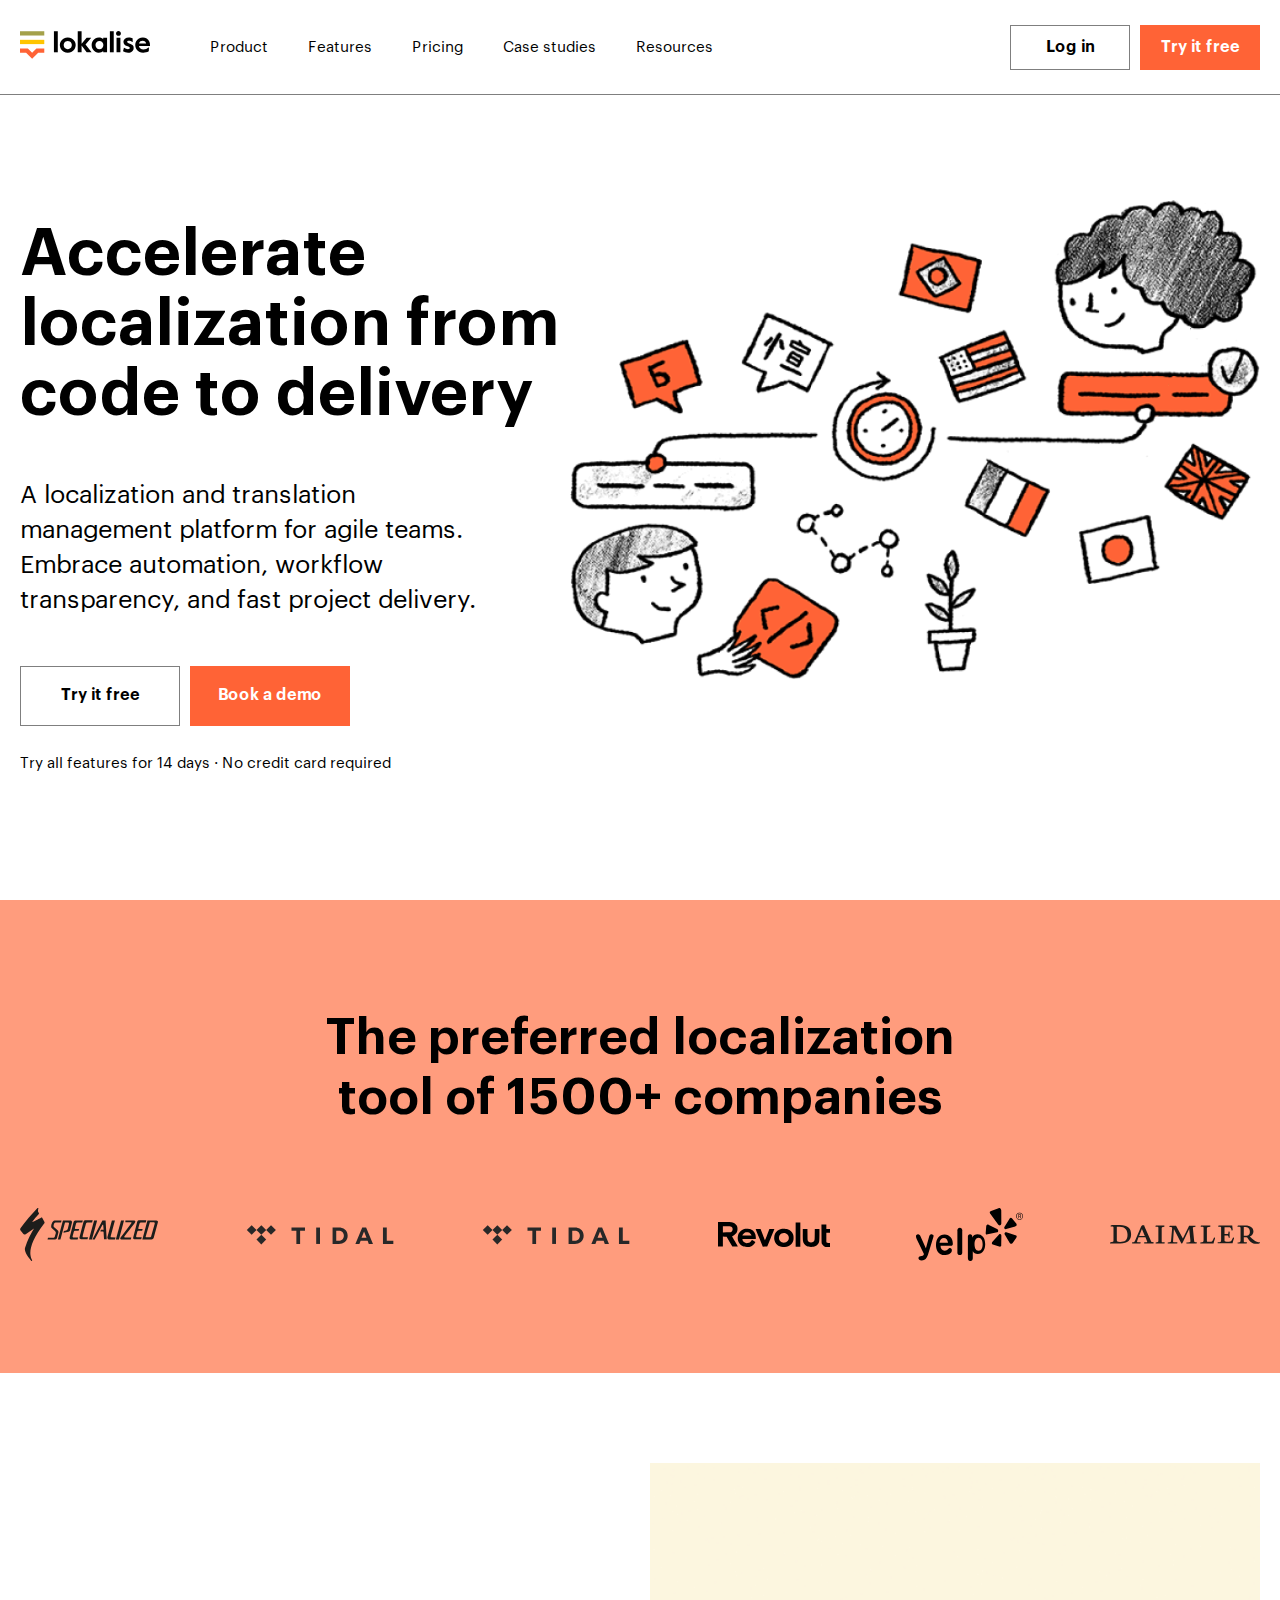
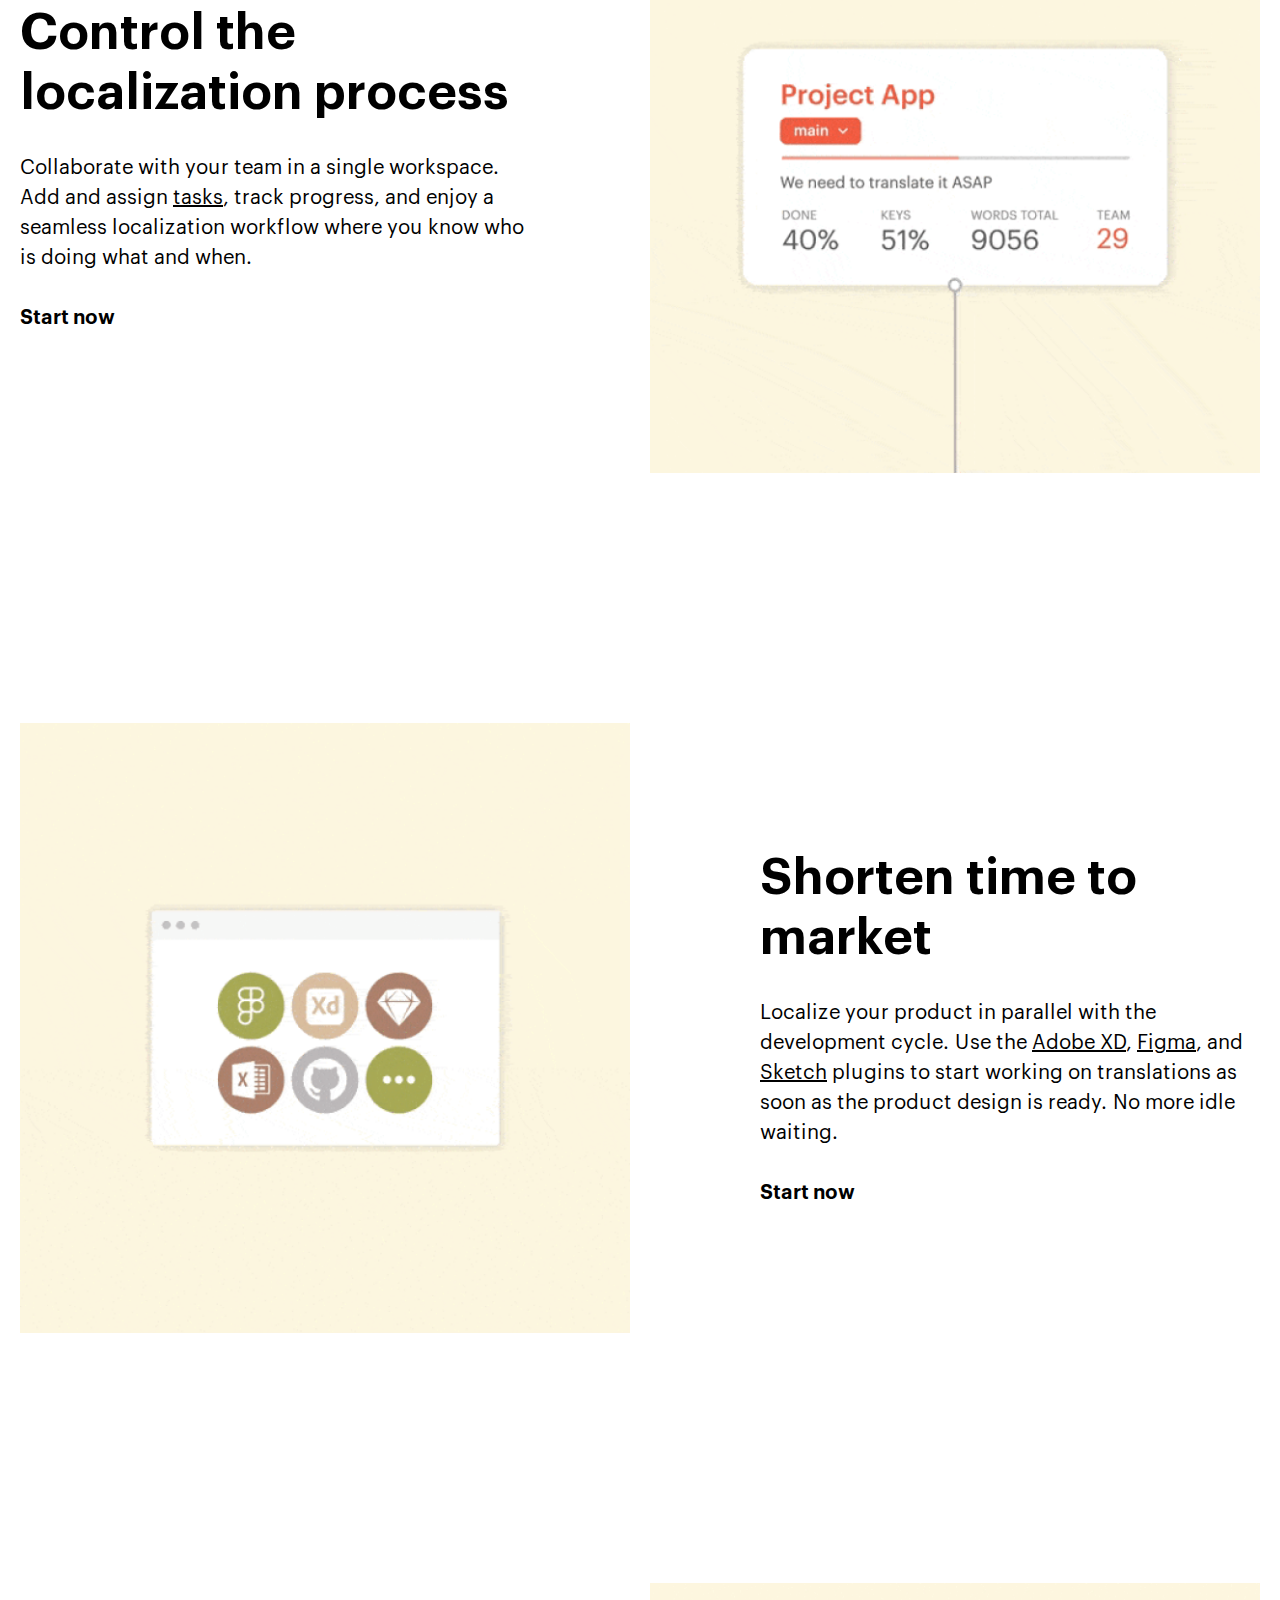
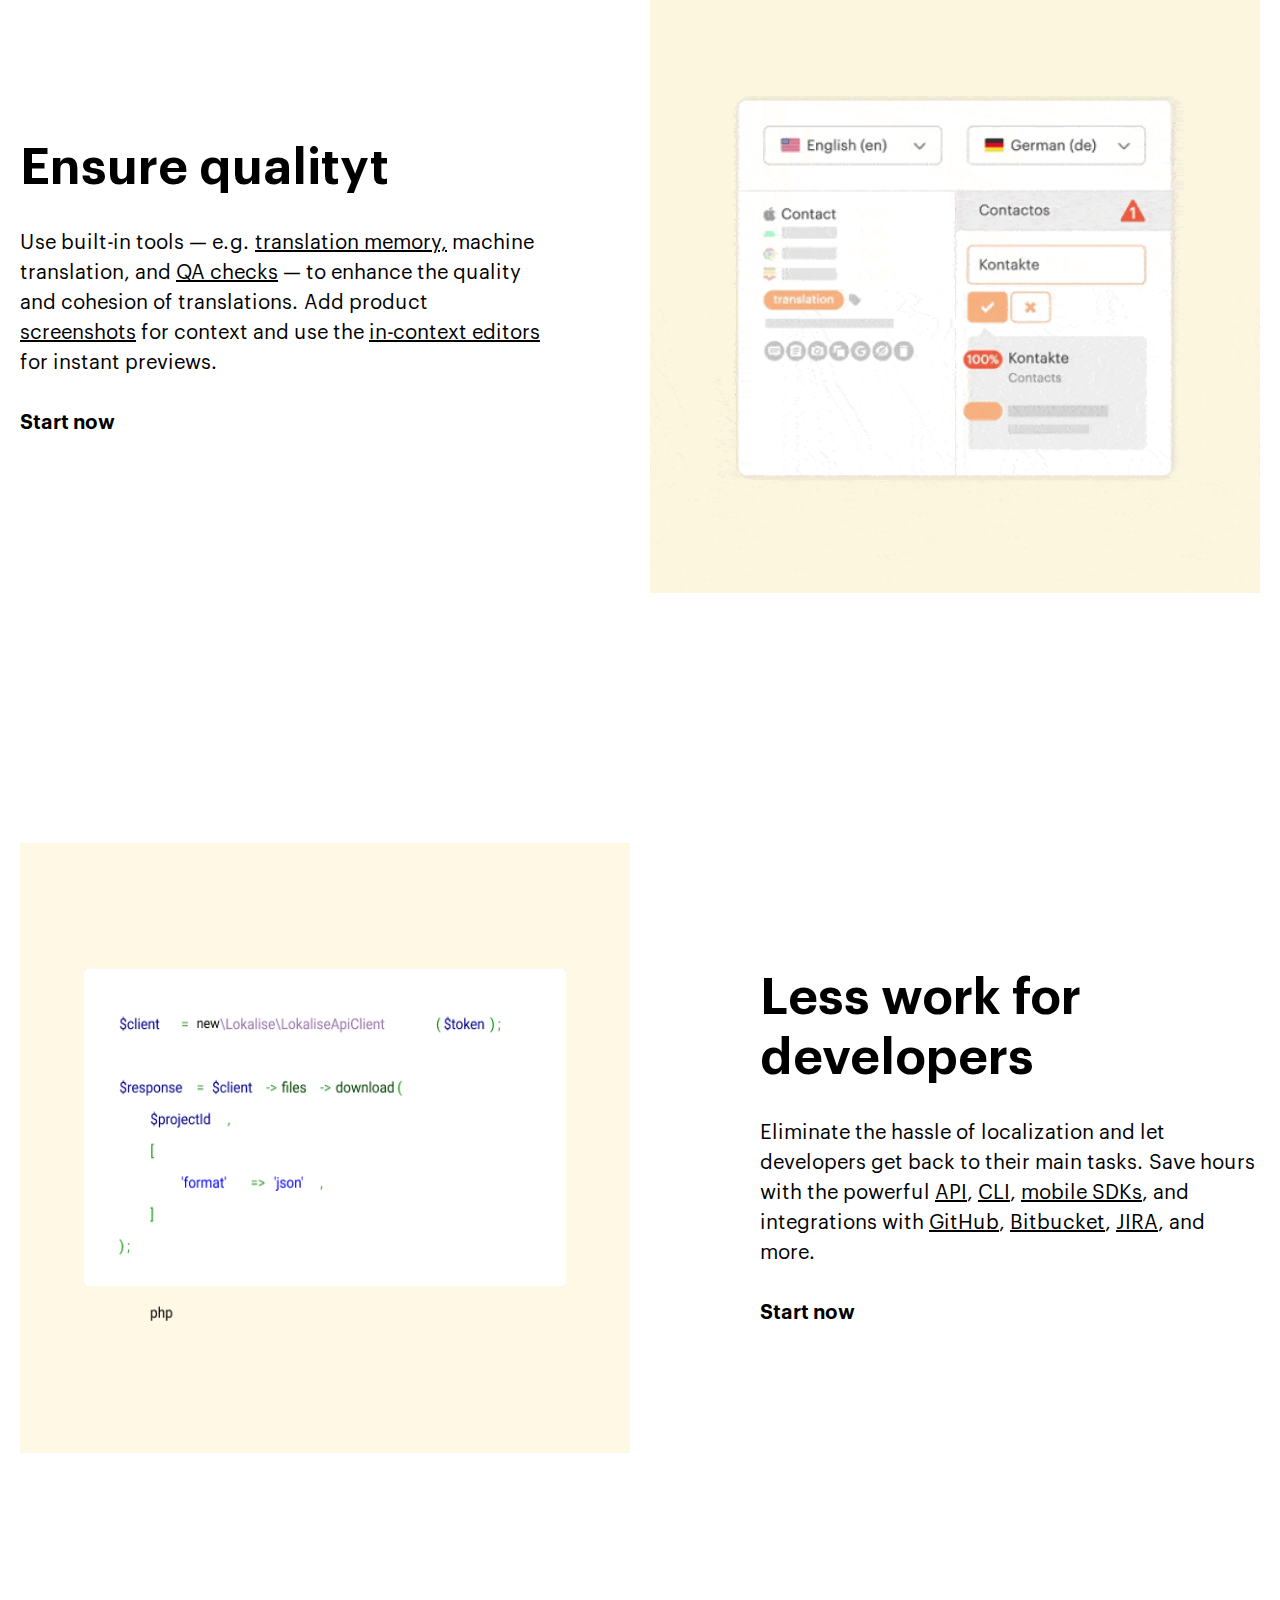
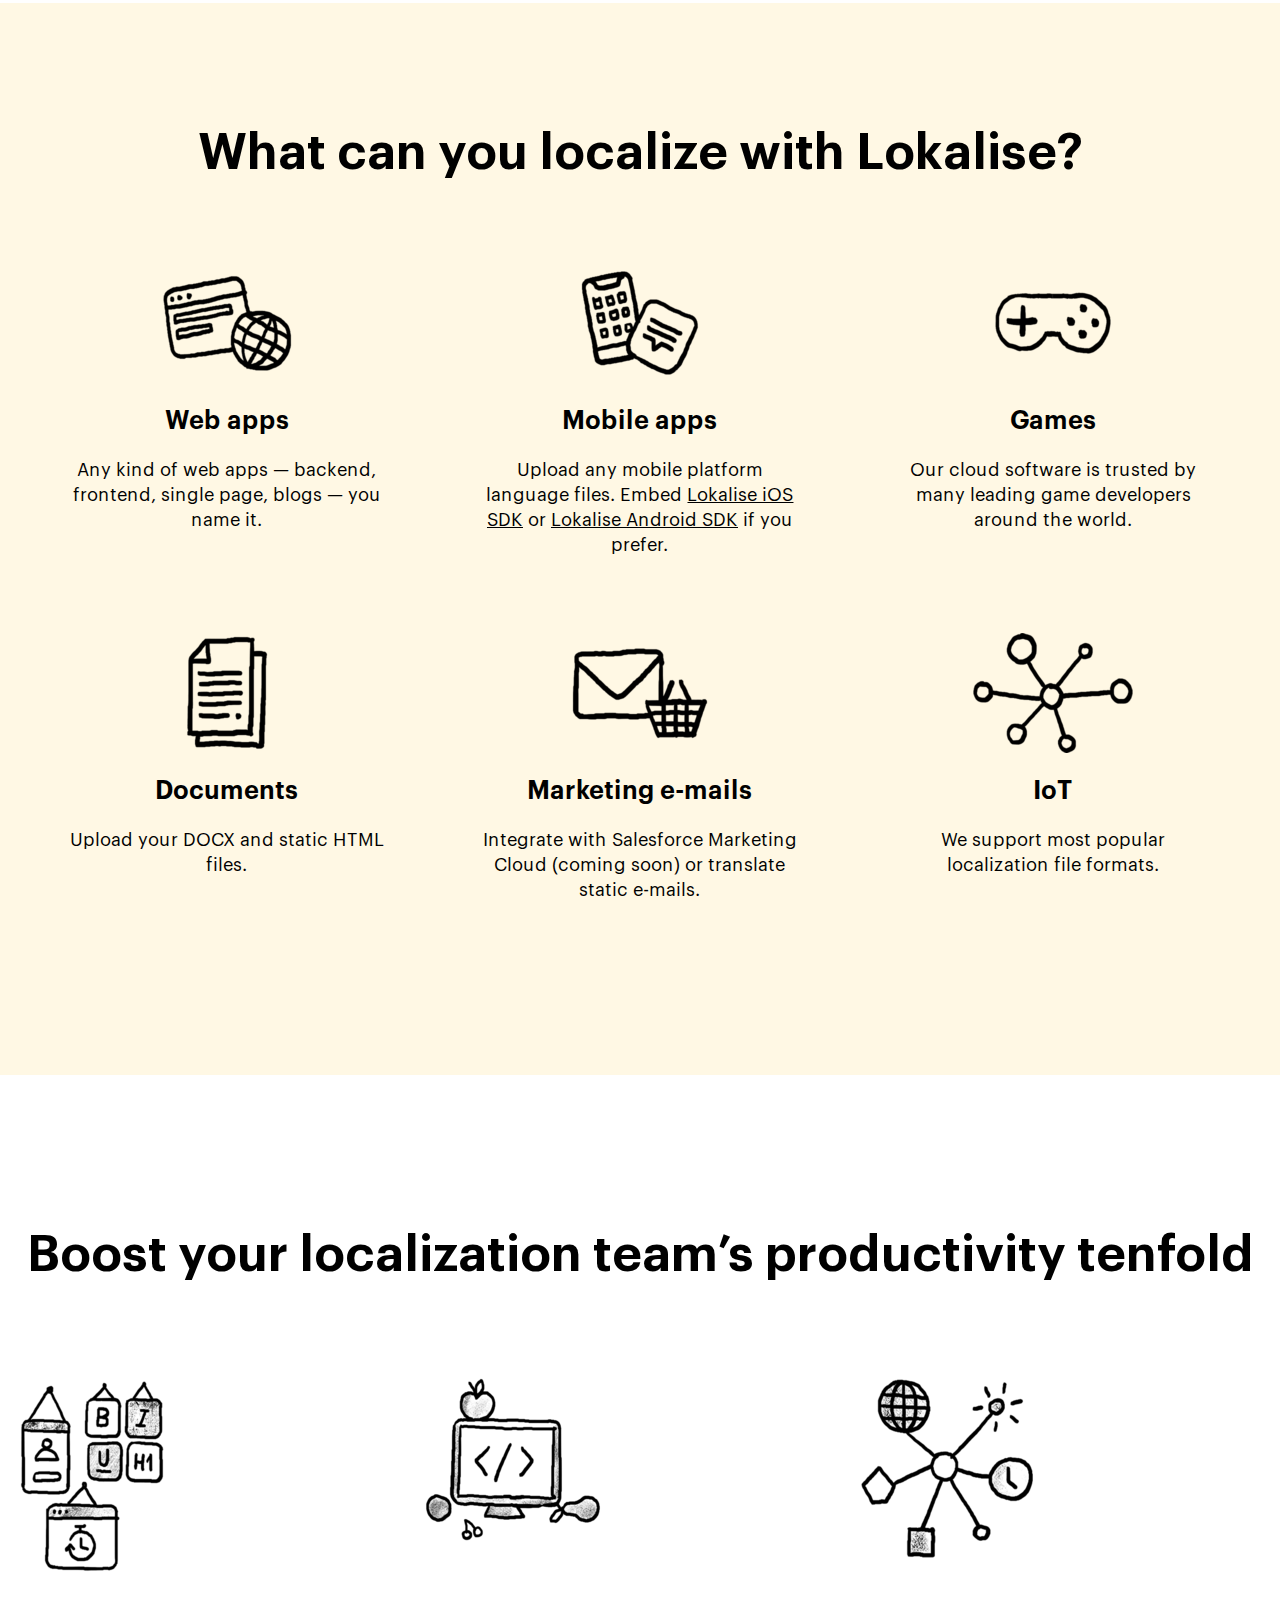
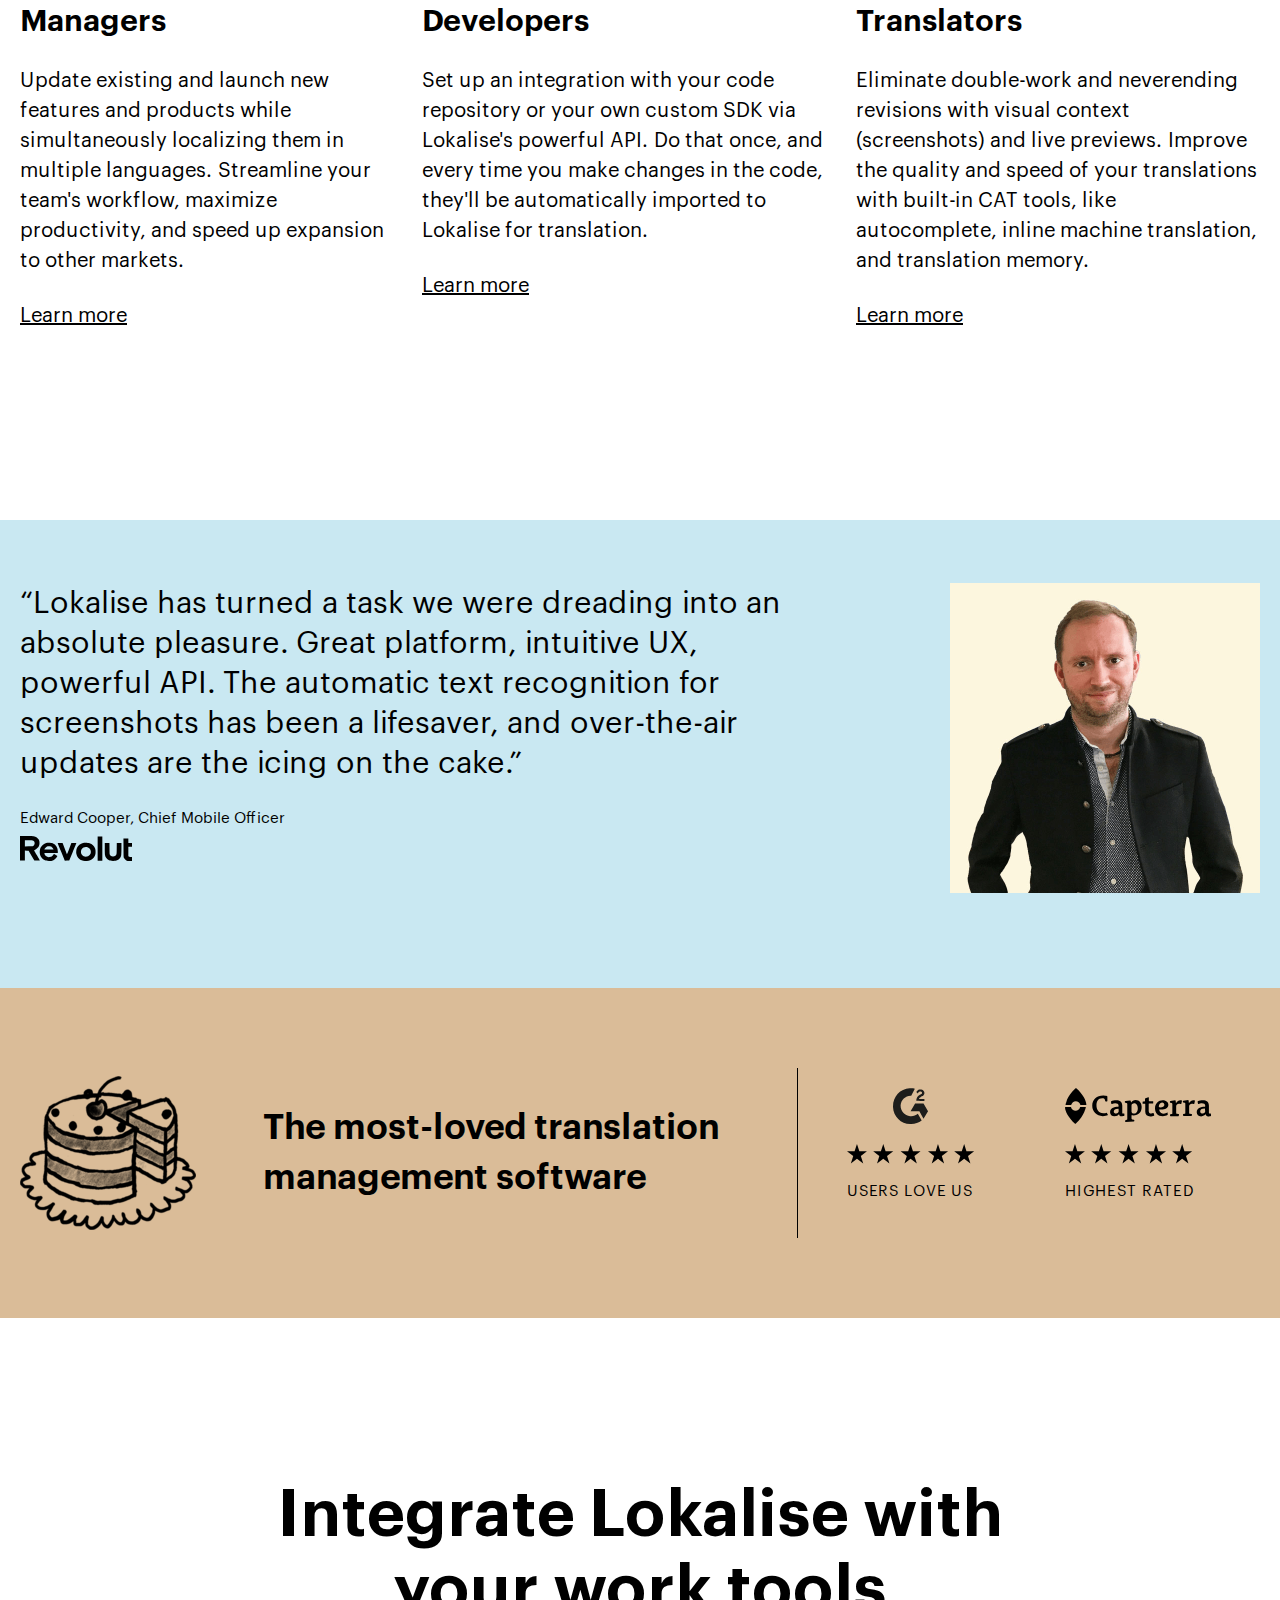
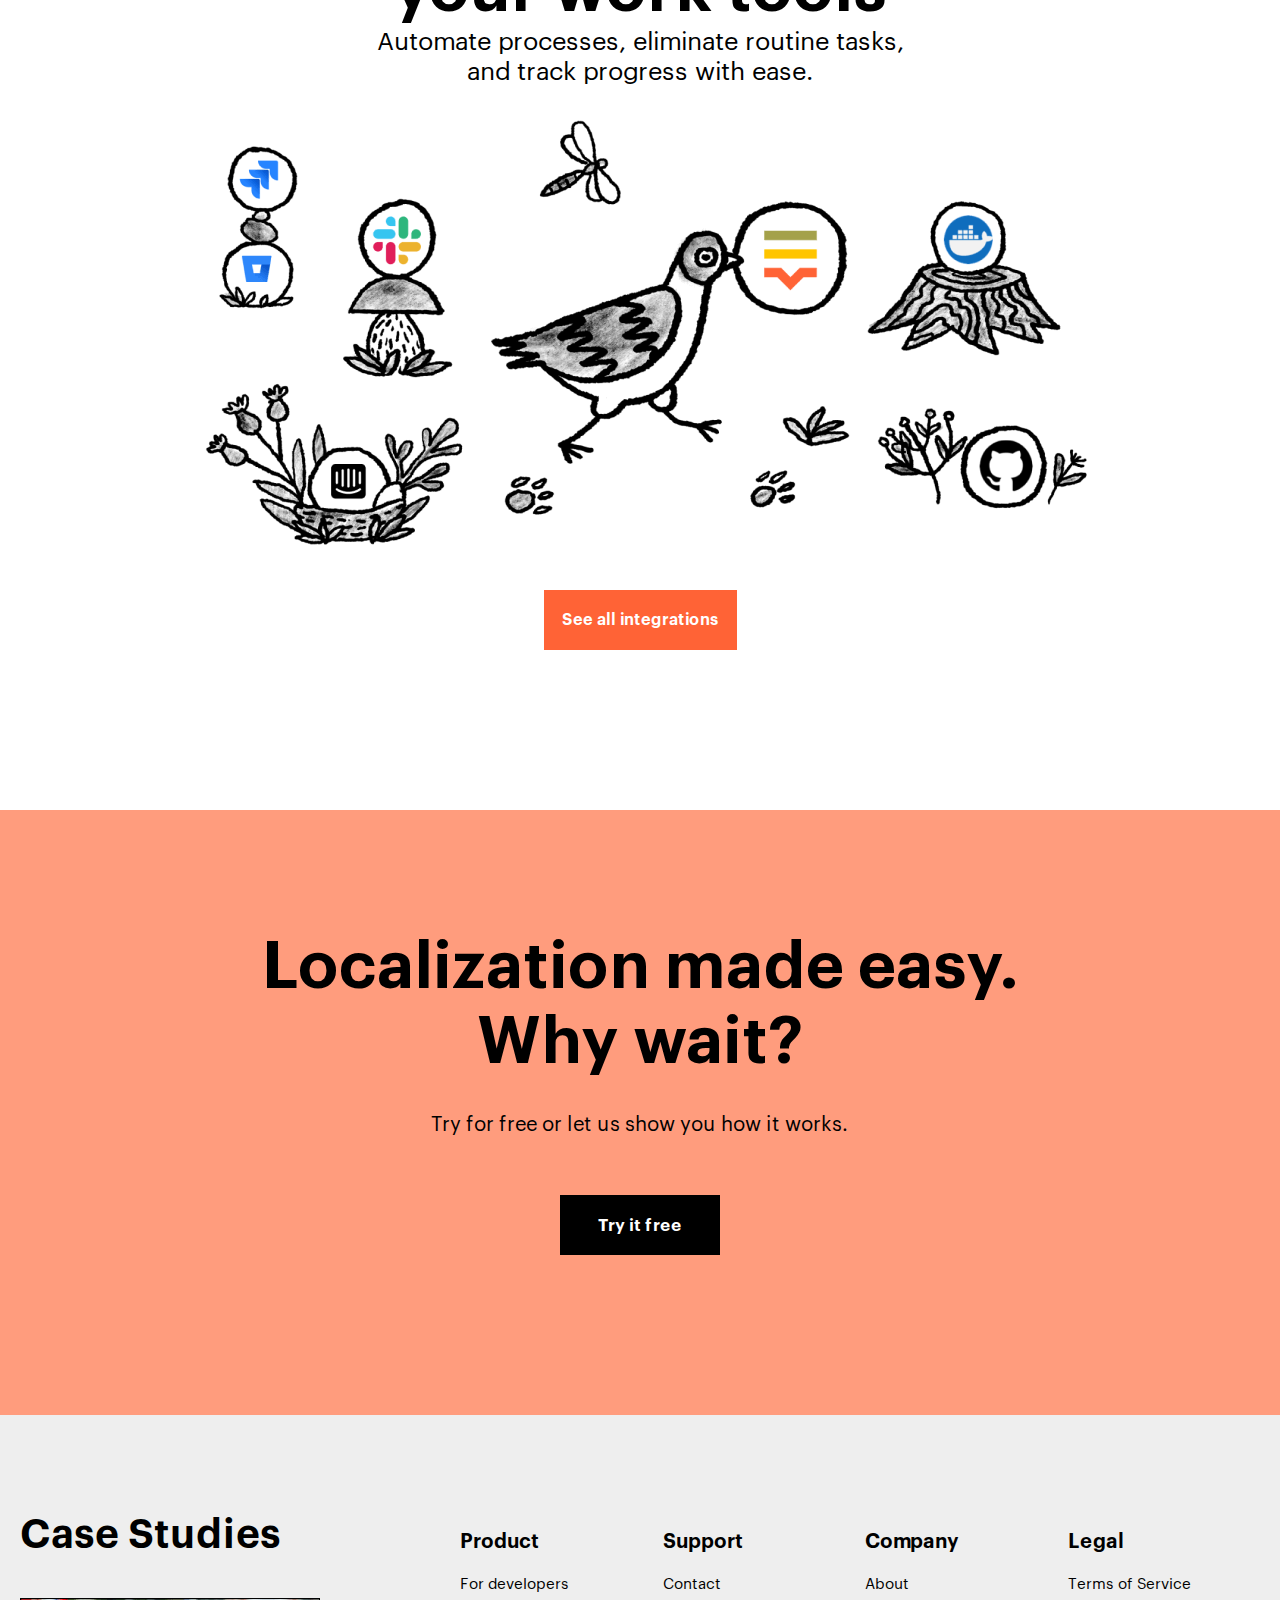
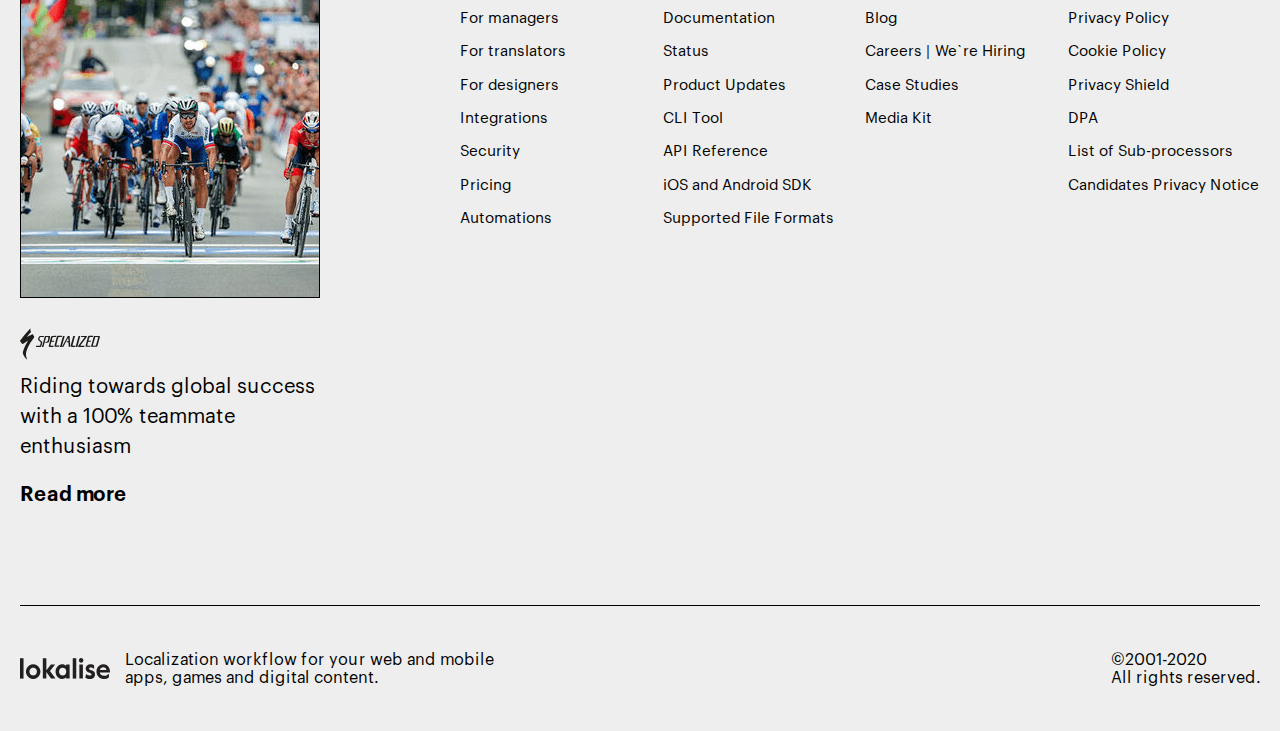
==== commit f91ed394: "fixed optimized" ====
--- a/index.html
+++ b/index.html
@@ -313,7 +313,7 @@
         <section class="tools container">
             <h2 class="tools__title">Integrate Lokalise with your work tools</h2>
             <p class="tools__description">Automate processes, eliminate routine tasks, and track progress with ease.</p>
-            <img class="tools__image" src="images/tools.svg" alt="">
+            <img class="tools__image" src="images/tools.png" alt="">
             <button class="tools__action btn btn--acent btn--xl">See all integrations</button>
         </section>
 
--- a/assets/css/style.css
+++ b/assets/css/style.css
@@ -1,55 +1,65 @@
-/*! normalize.css v8.0.1 | MIT License | github.com/necolas/normalize.css */
 html {
   line-height: 1.15;
 
   -webkit-text-size-adjust: 100%;
 }
+
 body {
   margin: 0;
 }
+
 main {
   display: block;
 }
+
 h1 {
   margin: 0.67em 0;
 
   font-size: 2em;
 }
+
 hr {
   overflow: visible;
 
   -webkit-box-sizing: content-box;
-          box-sizing: content-box;
+  box-sizing: content-box;
   height: 0;
 }
+
 pre {
   font-family: monospace, monospace;
   font-size: 1em;
 }
+
 a {
   background-color: transparent;
 }
+
 abbr[title] {
-          text-decoration: underline;
-          text-decoration: underline dotted;
+  text-decoration: underline;
+  text-decoration: underline dotted;
 
   border-bottom: none;
 
   -webkit-text-decoration: underline dotted;
 }
+
 b,
 strong {
   font-weight: bolder;
 }
+
 code,
 kbd,
 samp {
   font-family: monospace, monospace;
   font-size: 1em;
 }
+
 small {
   font-size: 80%;
 }
+
 sub,
 sup {
   position: relative;
@@ -67,9 +77,11 @@
 sup {
   top: -0.5em;
 }
+
 img {
   border-style: none;
 }
+
 button,
 input,
 optgroup,
@@ -81,20 +93,24 @@
   font-size: 100%;
   line-height: 1.15;
 }
+
 button,
 input {
   overflow: visible;
 }
+
 button,
 select {
   text-transform: none;
 }
+
 button,
 [type=button],
 [type=reset],
 [type=submit] {
   -webkit-appearance: button;
 }
+
 button::-moz-focus-inner,
 [type=button]::-moz-focus-inner,
 [type=reset]::-moz-focus-inner,
@@ -103,20 +119,23 @@
 
   border-style: none;
 }
+
 button:-moz-focusring,
 [type=button]:-moz-focusring,
 [type=reset]:-moz-focusring,
 [type=submit]:-moz-focusring {
   outline: 1px dotted ButtonText;
 }
+
 fieldset {
   padding: 0.35em 0.75em 0.625em;
 }
+
 legend {
   display: table;
 
   -webkit-box-sizing: border-box;
-          box-sizing: border-box;
+  box-sizing: border-box;
   max-width: 100%;
   padding: 0;
 
@@ -124,44 +143,55 @@
 
   color: inherit;
 }
+
 progress {
   vertical-align: baseline;
 }
+
 textarea {
   overflow: auto;
 }
+
 [type=checkbox],
 [type=radio] {
   -webkit-box-sizing: border-box;
-          box-sizing: border-box;
+  box-sizing: border-box;
   padding: 0;
 }
+
 [type=number]::-webkit-inner-spin-button,
 [type=number]::-webkit-outer-spin-button {
   height: auto;
 }
+
 [type=search] {
   outline-offset: -2px;
 
   -webkit-appearance: textfield;
 }
+
 [type=search]::-webkit-search-decoration {
   -webkit-appearance: none;
 }
+
 ::-webkit-file-upload-button {
   font: inherit;
 
   -webkit-appearance: button;
 }
+
 details {
   display: block;
 }
+
 summary {
   display: list-item;
 }
+
 template {
   display: none;
 }
+
 [hidden] {
   display: none;
 }
@@ -174,6 +204,7 @@
   font-display: swap;
   src: url("../fonts/GraphikLCG-Semibold.woff") format("woff2"), url("../GraphikLCG-Semibold.woff2") format("woff");
 }
+
 @font-face {
   font-family: "Graphik LCG";
   font-weight: normal;
@@ -182,11 +213,12 @@
   font-display: swap;
   src: url("../fonts/GraphikLCG-Regular.woff") format("woff2"), url("../fonts/GraphikLCG-Regular.woff2") format("woff");
 }
+
 *,
 *::after,
 *::before {
   -webkit-box-sizing: border-box;
-          box-sizing: border-box;
+  box-sizing: border-box;
 }
 
 html {
@@ -217,6 +249,7 @@
   cursor: pointer;
   text-decoration: underline;
 }
+
 .productivity-infomation__details-text--active:hover {
   color: brown;
 }
@@ -234,8 +267,8 @@
 
   cursor: pointer;
   -webkit-transition: 0.3s;
-       -o-transition: 0.3s;
-          transition: 0.3s;
+  -o-transition: 0.3s;
+  transition: 0.3s;
   text-align: center;
 
   font-weight: 600;
@@ -251,7 +284,7 @@
 
 .btn--light:hover {
   -webkit-box-shadow: 0 0 10px orangered;
-          box-shadow: 0 0 10px orangered;
+  box-shadow: 0 0 10px orangered;
 }
 
 .btn--acent {
@@ -264,7 +297,7 @@
 
 .btn--acent:hover {
   -webkit-box-shadow: 0 0 10px orangered;
-          box-shadow: 0 0 10px orangered;
+  box-shadow: 0 0 10px orangered;
 }
 
 .btn--act {
@@ -278,7 +311,7 @@
 .btn--act:hover {
   color: brown;
   -webkit-box-shadow: 0 0 15px rgba(0, 0, 0, 0.5);
-          box-shadow: 0 0 15px rgba(0, 0, 0, 0.5);
+  box-shadow: 0 0 15px rgba(0, 0, 0, 0.5);
 }
 
 .btn--sm {
@@ -305,6 +338,7 @@
   margin-top: auto;
   margin-bottom: auto;
 }
+
 .header-content__title {
   margin: 0 0 8px 0;
   padding-top: 20px;
@@ -318,6 +352,7 @@
 
   grid-area: tl;
 }
+
 .header-content__description {
   margin-bottom: 8px;
   padding-top: 20px;
@@ -330,6 +365,7 @@
 
   grid-area: des;
 }
+
 .header-content__action {
   display: -webkit-box;
   display: -ms-flexbox;
@@ -338,6 +374,7 @@
   gap: 10px;
   grid-area: act;
 }
+
 .header-content__notes {
   margin-top: 5px;
   padding-top: 20px;
@@ -350,9 +387,11 @@
 
   grid-area: nts;
 }
+
 .header-content__picture {
   grid-area: pict;
 }
+
 .header-content__image {
   width: 100%;
   max-width: 759px;
@@ -373,6 +412,7 @@
   padding-top: 20px;
   padding-bottom: 20px;
 }
+
 .header-navbar::after {
   position: absolute;
   bottom: 0;
@@ -383,17 +423,18 @@
 
   content: "";
   -webkit-transform: translateX(-50%);
-      -ms-transform: translateX(-50%);
-          transform: translateX(-50%);
+  -ms-transform: translateX(-50%);
+  transform: translateX(-50%);
 
   background-color: rgba(0, 0, 0, 0.5);
 }
+
 .header-navbar__list {
   display: -webkit-box;
   display: -ms-flexbox;
   display: flex;
   -ms-flex-flow: row wrap;
-      flex-flow: row wrap;
+  flex-flow: row wrap;
   -webkit-box-orient: horizontal;
   -webkit-box-direction: normal;
 
@@ -404,6 +445,7 @@
 
   gap: 0.2em 20px;
 }
+
 .header-navbar__link {
   display: block;
 
@@ -414,6 +456,7 @@
   font-size: 15px;
   line-height: 20px;
 }
+
 .header-navbar__action {
   display: -webkit-box;
   display: -ms-flexbox;
@@ -429,7 +472,7 @@
   -webkit-box-orient: vertical;
   -webkit-box-direction: normal;
   -ms-flex-direction: column;
-      flex-direction: column;
+  flex-direction: column;
 
   min-height: 100vh;
 }
@@ -440,6 +483,7 @@
 
   background-color: #ff9c7d;
 }
+
 .brands__title {
   width: 100%;
   max-width: 720px;
@@ -456,6 +500,7 @@
   font-weight: 600;
   line-height: 60px;
 }
+
 .brands__list {
   display: -webkit-box;
   display: -ms-flexbox;
@@ -464,7 +509,7 @@
   align-items: center;
   -ms-flex-align: center;
   -ms-flex-wrap: wrap;
-      flex-wrap: wrap;
+  flex-wrap: wrap;
 
   margin: 0;
   padding: 0;
@@ -485,22 +530,26 @@
   -webkit-box-orient: vertical;
   -webkit-box-direction: normal;
   -ms-flex-direction: column;
-      flex-direction: column;
+  flex-direction: column;
   -webkit-box-pack: center;
   -ms-flex-pack: center;
   justify-content: center;
 
   gap: 30px;
 }
+
 .blurb-1 {
   grid-area: bl1;
 }
+
 .blurb-2 {
   grid-area: bl2;
 }
+
 .blurb-3 {
   grid-area: bl3;
 }
+
 .blurb-4 {
   grid-area: bl4;
 }
@@ -514,20 +563,24 @@
   font-weight: 600;
   line-height: 60px;
 }
+
 .blurb__descriptio {
   color: black;
 
   font-size: 20px;
   line-height: 30px;
 }
+
 .blurb__descriptio a {
   text-decoration: underline;
 
   color: inherit;
 }
+
 .blurb__descriptio a:hover {
   color: brown;
 }
+
 .blurb__start {
   color: black;
 
@@ -547,15 +600,19 @@
   max-height: 632px;
   margin: auto;
 }
+
 .blurb__image__image-1 {
   grid-area: img-1;
 }
+
 .blurb__image__image-2 {
   grid-area: img-2;
 }
+
 .blurb__image__image-3 {
   grid-area: img-3;
 }
+
 .blurb__image__image-4 {
   grid-area: img-4;
 }
@@ -563,6 +620,7 @@
 .localization {
   background-color: #fff8e4;
 }
+
 .localization-title {
   margin: 0;
   margin-bottom: 80px;
@@ -575,6 +633,7 @@
   font-weight: 600;
   line-height: 60px;
 }
+
 .localization-container {
   display: grid;
 
@@ -592,7 +651,7 @@
   -webkit-box-orient: vertical;
   -webkit-box-direction: normal;
   -ms-flex-direction: column;
-      flex-direction: column;
+  flex-direction: column;
 
   max-width: 350px;
   margin-right: auto;
@@ -604,6 +663,7 @@
 
   gap: 20px;
 }
+
 .aspect__title {
   margin: 0;
 
@@ -613,6 +673,7 @@
   font-weight: 600;
   line-height: 35px;
 }
+
 .aspect__description {
   color: black;
 
@@ -620,14 +681,17 @@
   font-weight: 400;
   line-height: 25px;
 }
+
 .aspect__description a {
   text-decoration: underline;
 
   color: inherit;
 }
+
 .aspect__description a:hover {
   color: brown;
 }
+
 .aspect__image {
   -webkit-box-ordinal-group: 0;
   -ms-flex-order: -1;
@@ -642,6 +706,7 @@
 .productivity {
   min-height: 895px;
 }
+
 .productivity-title {
   text-align: center;
 
@@ -651,14 +716,15 @@
   font-weight: 600;
   line-height: 60px;
 }
+
 .productivity-container {
   display: grid;
 
   margin-bottom: 20px;
 
   -webkit-column-gap: 30px;
-     -moz-column-gap: 30px;
-          column-gap: 30px;
+  -moz-column-gap: 30px;
+  column-gap: 30px;
   row-gap: 40px;
 }
 
@@ -669,20 +735,23 @@
   -webkit-box-orient: vertical;
   -webkit-box-direction: normal;
   -ms-flex-direction: column;
-      flex-direction: column;
+  flex-direction: column;
 
   color: black;
 
   gap: 25px;
 }
+
 .productivity-infomation a {
   text-decoration: underline;
 
   color: inherit;
 }
+
 .productivity-infomation a:hover {
   color: brown;
 }
+
 .productivity-infomation__title {
   margin: 0;
 
@@ -690,22 +759,27 @@
   font-weight: 600;
   line-height: 40px;
 }
+
 .productivity-infomation__description {
   font-size: 20px;
   line-height: 30px;
 }
+
 .productivity-infomation__details {
   font-size: 20px;
   line-height: 30px;
 }
+
 .productivity-infomation__details-text {
   width: -webkit-fit-content;
-  width:    -moz-fit-content;
-  width:         fit-content;
-}
+  width: -moz-fit-content;
+  width: fit-content;
+}
+
 .productivity-infomation__details-text::marker {
   content: none;
 }
+
 .productivity-infomation__picture {
   -webkit-box-ordinal-group: 0;
   -ms-flex-order: -1;
@@ -713,6 +787,7 @@
 
   height: 201px;
 }
+
 .productivity-infomation__image {
   max-width: 179px;
   max-height: 201px;
@@ -721,6 +796,7 @@
 .recommendation {
   background-color: #c9e8f2;
 }
+
 .recommendation__container {
   display: -webkit-box;
   display: -ms-flexbox;
@@ -730,6 +806,7 @@
   padding-top: 63px;
   padding-bottom: 63px;
 }
+
 .recommendation__photo {
   display: block;
 
@@ -743,6 +820,7 @@
   font-size: 30px;
   line-height: 40px;
 }
+
 .recommendation__feedback-name {
   font-size: 15px;
   line-height: 25px;
@@ -751,6 +829,7 @@
 .program {
   background-color: #dabc98;
 }
+
 .program__container {
   display: -webkit-box;
   display: -ms-flexbox;
@@ -779,6 +858,7 @@
 
   border-right: 1px solid black;
 }
+
 .program__info-title {
   padding-right: 20px;
   padding-left: 20px;
@@ -787,6 +867,7 @@
   font-weight: 600;
   line-height: 50px;
 }
+
 .program__info-image {
   -webkit-box-ordinal-group: 0;
   -ms-flex-order: -1;
@@ -810,6 +891,7 @@
 
   gap: 50px;
 }
+
 .program__feedback-container {
   display: -webkit-box;
   display: -ms-flexbox;
@@ -817,19 +899,22 @@
   -webkit-box-orient: vertical;
   -webkit-box-direction: normal;
   -ms-flex-direction: column;
-      flex-direction: column;
+  flex-direction: column;
 
   padding-right: 20px;
   padding-left: 20px;
 }
+
 .program__feedback-logo {
   max-height: 36px;
   margin-bottom: 20px;
 }
+
 .program__feedback-image {
   width: 128px;
   height: 20px;
 }
+
 .program__feedback-text {
   margin-top: 15px;
   margin-bottom: 15px;
@@ -850,12 +935,13 @@
   -webkit-box-orient: vertical;
   -webkit-box-direction: normal;
   -ms-flex-direction: column;
-      flex-direction: column;
+  flex-direction: column;
 
   text-align: center;
 
   color: black;
 }
+
 .tools__title {
   max-width: 791px;
   margin: 0;
@@ -864,6 +950,7 @@
   font-weight: 600;
   line-height: 75px;
 }
+
 .tools__description {
   max-width: 540px;
   margin: 0;
@@ -871,6 +958,7 @@
   font-size: 25px;
   line-height: 30px;
 }
+
 .tools__image {
   width: 100%;
   max-width: 1023px;
@@ -887,6 +975,7 @@
   color: black;
   background-color: #ff9c7d;
 }
+
 .exhortation__title {
   max-width: 784px;
   margin-right: auto;
@@ -895,6 +984,7 @@
   font-weight: 600;
   line-height: 75px;
 }
+
 .exhortation__description {
   margin-top: 30px;
   margin-bottom: 55px;
@@ -923,8 +1013,9 @@
   -webkit-box-orient: vertical;
   -webkit-box-direction: normal;
   -ms-flex-direction: column;
-      flex-direction: column;
-}
+  flex-direction: column;
+}
+
 .other__title {
   margin: 0 0 38px 0;
 
@@ -932,13 +1023,16 @@
   font-weight: 600;
   line-height: 50px;
 }
+
 .other__image {
   margin-bottom: 30px;
 }
+
 .other__logo {
   width: 80px;
   height: 32px;
 }
+
 .other__description {
   margin-top: 12px;
   margin-bottom: 18px;
@@ -946,6 +1040,7 @@
   font-size: 20px;
   line-height: 30px;
 }
+
 .other__link {
   font-size: 20px;
   font-weight: 600;
@@ -958,24 +1053,28 @@
   width: 100%;
 
   -webkit-column-gap: 10px;
-     -moz-column-gap: 10px;
-          column-gap: 10px;
-}
+  -moz-column-gap: 10px;
+  column-gap: 10px;
+}
+
 .footer-navigation__title {
   font-size: 20px;
   font-weight: 600;
   line-height: 25px;
 }
+
 .footer-navigation__list {
   margin: 0;
   padding: 0;
 
   list-style: none;
 }
+
 .footer-navigation__item {
   margin-top: 15px;
   margin-bottom: 15px;
 }
+
 .footer-navigation__link {
   font-size: 15px;
   line-height: 15px;
@@ -994,6 +1093,7 @@
 
   min-height: 125px;
 }
+
 .footer-root__info {
   display: -webkit-box;
   display: -ms-flexbox;
@@ -1004,17 +1104,21 @@
 
   gap: 15px;
 }
+
 .footer-root__logo {
   width: 90px;
   height: 21px;
 }
+
 .footer-root__text {
   max-width: 370px;
   margin: 0 20px 0 0;
 }
+
 .footer-root__year {
   margin: 0;
 }
+
 .footer-root__copyrite {
   margin: 0;
 }
@@ -1029,15 +1133,18 @@
     padding-top: 120px;
     padding-bottom: 147px;
   }
+
   .program__info-image {
     margin-right: 47px;
   }
+
   .exhortation__title {
     margin-top: 100px;
     margin-bottom: 30px;
 
     font-size: 65px;
   }
+
   .exhortation__action {
     margin-bottom: 140px;
   }
@@ -1047,43 +1154,53 @@
   .header-navbar__logo {
     margin-right: 50px;
   }
+
   .header-navbar__link {
     padding: 10px;
   }
+
   .header-navbar__action {
     margin-top: 5px;
     margin-bottom: 5px;
     margin-left: auto;
   }
+
   .quality {
     padding-top: 90px;
     padding-bottom: 150px;
   }
+
   .quality {
     -webkit-column-gap: 20px;
-       -moz-column-gap: 20px;
-            column-gap: 20px;
-    grid-template-areas: "bl1 img-1" "img-2 bl2" "bl3 img-3" "img-4 bl4";
+    -moz-column-gap: 20px;
+    column-gap: 20px;
+    grid-template-areas: "bl1 img-1""img-2 bl2""bl3 img-3""img-4 bl4";
     grid-template-columns: 1fr 1fr;
     grid-template-rows: 1fr 1fr 1fr 1fr;
     row-gap: 250px;
   }
+
   .blurb {
     max-width: 520px;
   }
+
   .productivity-title {
     margin-top: 150px;
     margin-bottom: 90px;
   }
+
   .productivity-container {
     grid-auto-flow: column;
   }
+
   .recommendation__feedback-description {
     margin: 0 120px 23px 0;
   }
+
   .recommendation__feedback-name {
     margin: 23px 120px 5px 0;
   }
+
   .tools {
     padding: 160px 0;
   }
@@ -1095,9 +1212,11 @@
     -ms-flex-pack: justify;
     justify-content: space-between;
   }
+
   .localization-container {
     grid-template-columns: repeat(3, 1fr);
   }
+
   .footer-navigation {
     margin-left: 140px;
 
@@ -1107,15 +1226,18 @@
 
 @media (min-width: 1199.8px) {
   .header-content {
-    grid-template-areas: "tl pict" "des pict" "act pict" "nts pict";
+    grid-template-areas: "tl pict""des pict""act pict""nts pict";
     grid-template-columns: 550px 1fr;
   }
+
   .header-content__description {
     max-width: 470px;
   }
+
   .blurb-2 {
     margin-left: 110px;
   }
+
   .blurb-4 {
     margin-left: 110px;
   }
@@ -1123,19 +1245,23 @@
 
 @media (max-width: 1200px) {
   .header-content {
-    grid-template-areas: "tl" "des" "act" "pict" "nts";
+    grid-template-areas: "tl""des""act""pict""nts";
     grid-template-columns: 1fr;
   }
+
   .header-content__title {
     text-align: center;
   }
+
   .header-content__description {
     max-width: none;
   }
+
   .header-content__action {
     margin-right: auto;
     margin-left: auto;
   }
+
   .header-content__picture {
     padding: 20px 10px;
 
@@ -1149,9 +1275,10 @@
     -ms-flex-pack: center;
     justify-content: center;
   }
+
   .program__container {
     -ms-flex-wrap: wrap;
-        flex-wrap: wrap;
+    flex-wrap: wrap;
     -webkit-box-pack: center;
     -ms-flex-pack: center;
     justify-content: center;
@@ -1177,11 +1304,12 @@
 @media (max-width: 768px) {
   .header-navbar {
     -ms-flex-wrap: wrap;
-        flex-wrap: wrap;
+    flex-wrap: wrap;
     -webkit-box-pack: center;
     -ms-flex-pack: center;
     justify-content: center;
   }
+
   .header-navbar__list {
     -webkit-box-pack: center;
     -ms-flex-pack: center;
@@ -1190,69 +1318,83 @@
     margin-top: 20px;
     margin-bottom: 20px;
   }
+
   .header-navbar__link {
     padding-top: 5px;
     padding-bottom: 5px;
   }
+
   .header-navbar__action {
     margin: auto;
     margin-bottom: 20px;
   }
+
   .quality {
     padding-top: 45px;
     padding-bottom: 75px;
   }
+
   .quality {
-    grid-template-areas: "bl1" "img-1" "bl2" "img-2" "bl3" "img-3" " bl4" "img-4";
+    grid-template-areas: "bl1""img-1""bl2""img-2""bl3""img-3"" bl4""img-4";
     grid-template-columns: 1fr;
     row-gap: 20px;
   }
+
   .blurb__title {
     text-align: center;
   }
+
   .blurb__start {
     text-align: center;
   }
+
   .productivity-title {
     margin-top: 75px;
     margin-bottom: 45px;
   }
+
   .productivity-container {
     grid-auto-flow: initial;
     grid-template-columns: 1fr;
   }
+
   .productivity-infomation__picture {
     -ms-flex-item-align: center;
     align-self: center;
   }
+
   .recommendation__container {
     -ms-flex-wrap: wrap;
-        flex-wrap: wrap;
+    flex-wrap: wrap;
     -webkit-box-pack: center;
     -ms-flex-pack: center;
     justify-content: center;
   }
+
   .recommendation__photo {
     margin-top: 40px;
     margin-bottom: 20px;
   }
+
   .tools {
     padding: 80px 0;
   }
+
   .footer-info__container {
     -ms-flex-wrap: wrap;
-        flex-wrap: wrap;
+    flex-wrap: wrap;
     -webkit-box-pack: center;
     -ms-flex-pack: center;
     justify-content: center;
   }
+
   .other {
     margin-bottom: 70px;
     padding: 10px;
 
     outline: 1px solid black;
     -webkit-box-shadow: 0 0 15px black;
-            box-shadow: 0 0 15px black;
+    box-shadow: 0 0 15px black;
   }
 }
 
@@ -1269,31 +1411,37 @@
     padding-top: 60px;
     padding-bottom: 75px;
   }
+
   .localization-container {
     grid-template-columns: 1fr;
   }
+
   .program__info {
     -ms-flex-wrap: wrap;
-        flex-wrap: wrap;
+    flex-wrap: wrap;
     -webkit-box-pack: center;
     -ms-flex-pack: center;
     justify-content: center;
 
     text-align: center;
   }
+
   .exhortation__title {
     font-size: 55px;
   }
+
   .exhortation__action {
     margin-bottom: 100px;
   }
+
   .footer-navigation {
     margin: 0;
 
     grid-template-columns: repeat(2, 1fr);
   }
+
   .footer-root__container {
     -ms-flex-wrap: wrap;
-        flex-wrap: wrap;
-  }
-}
+    flex-wrap: wrap;
+  }
+}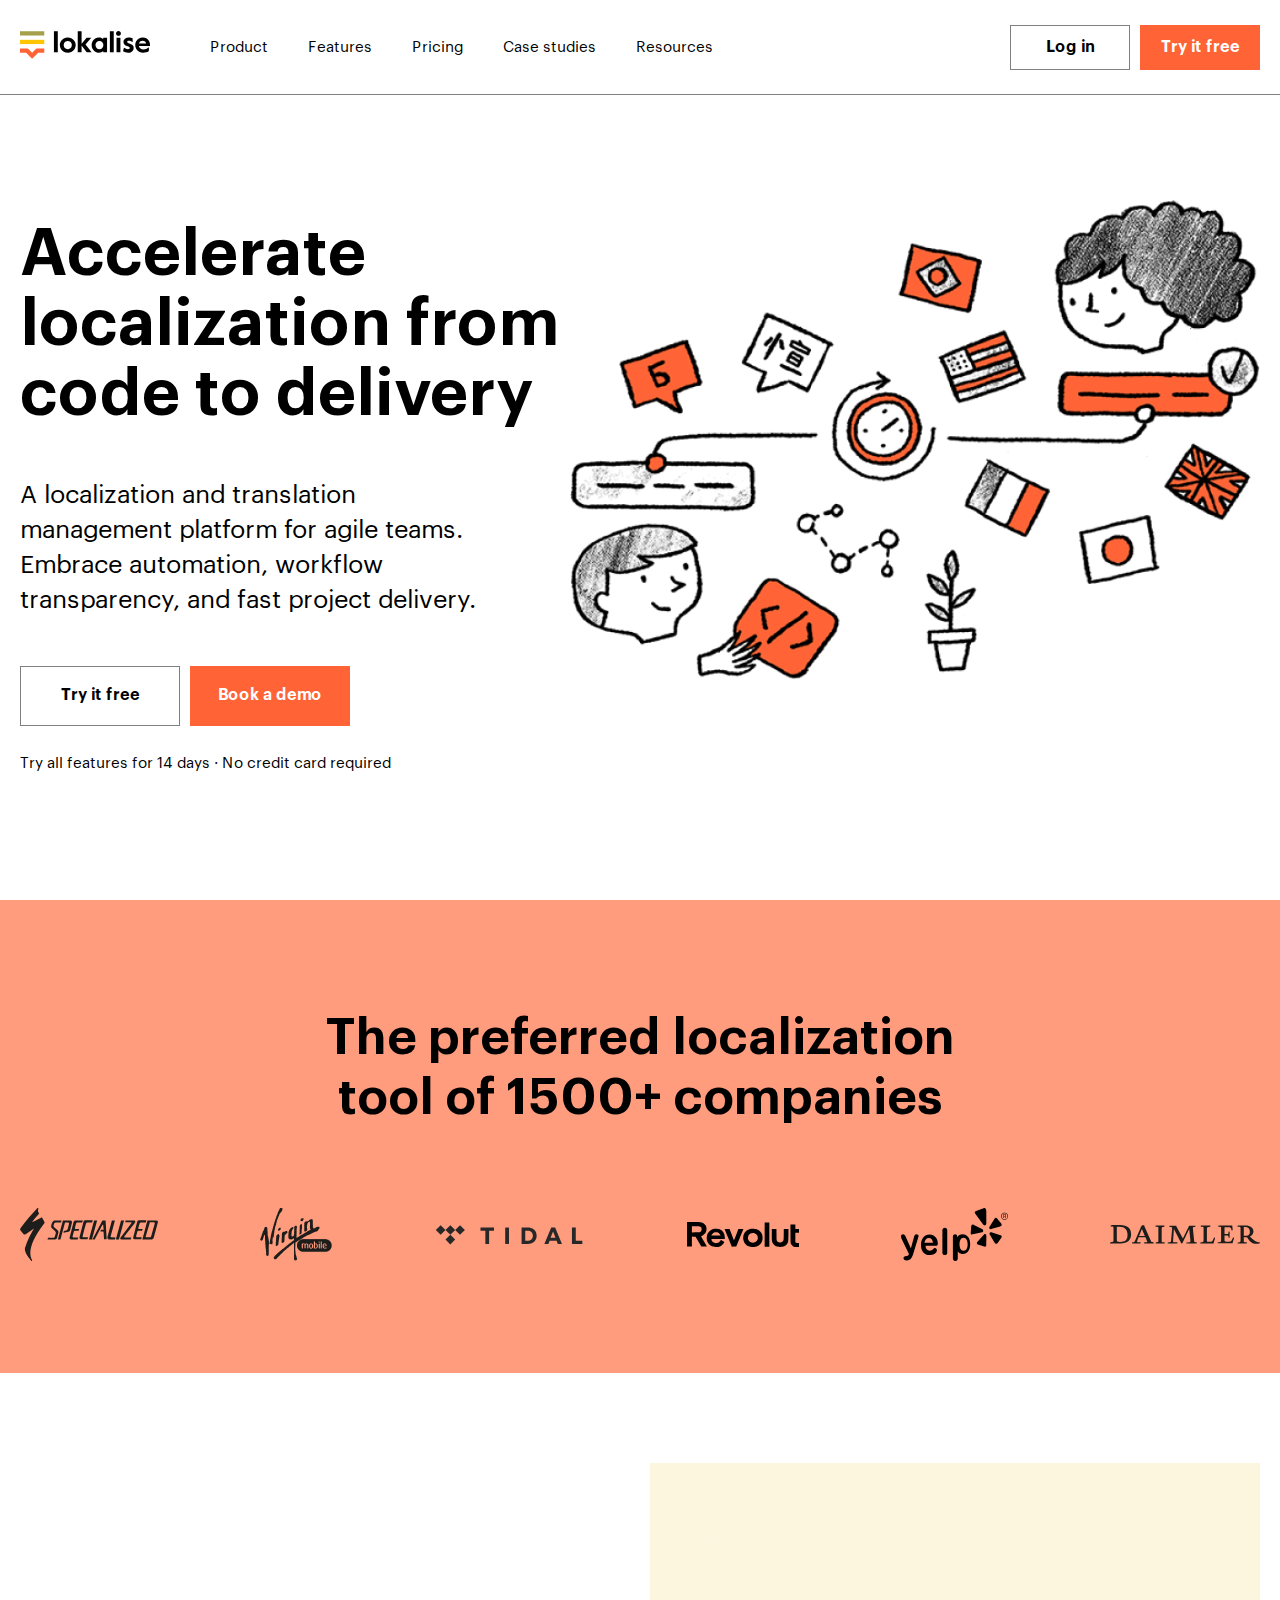
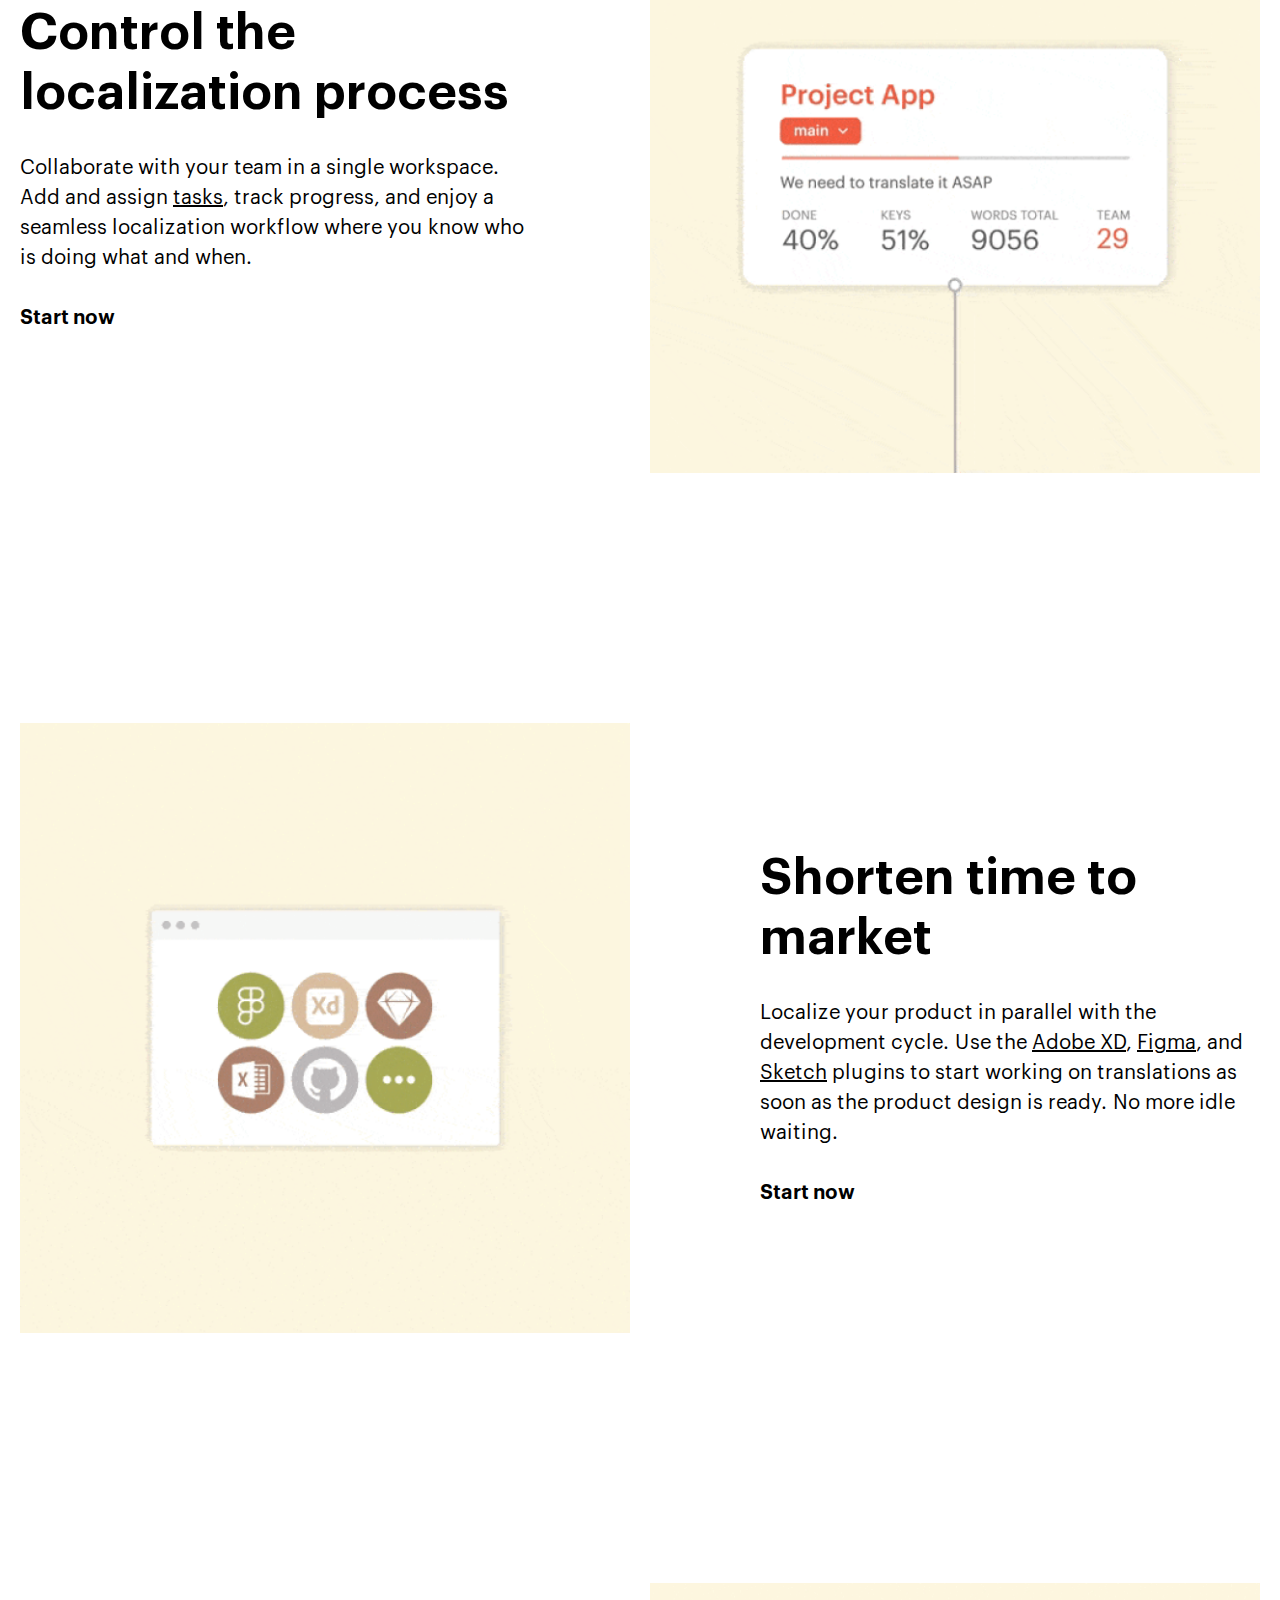
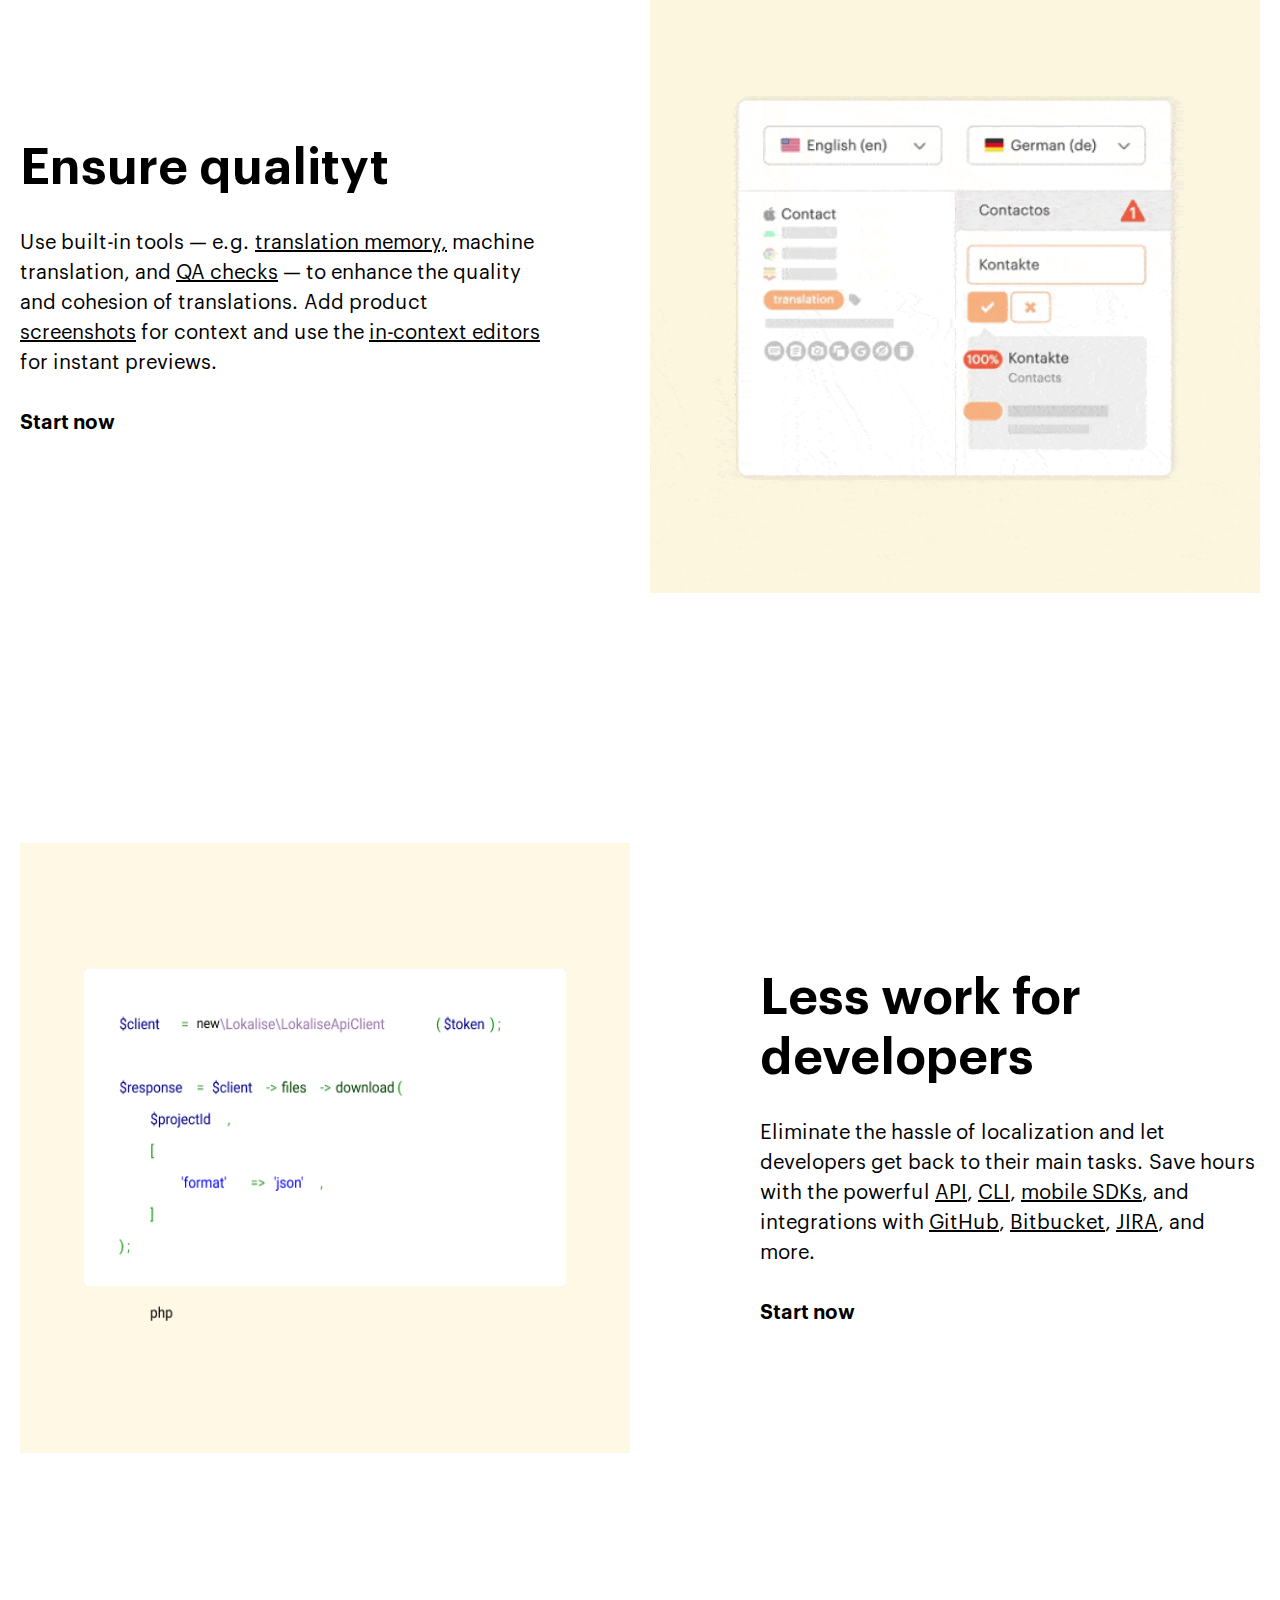
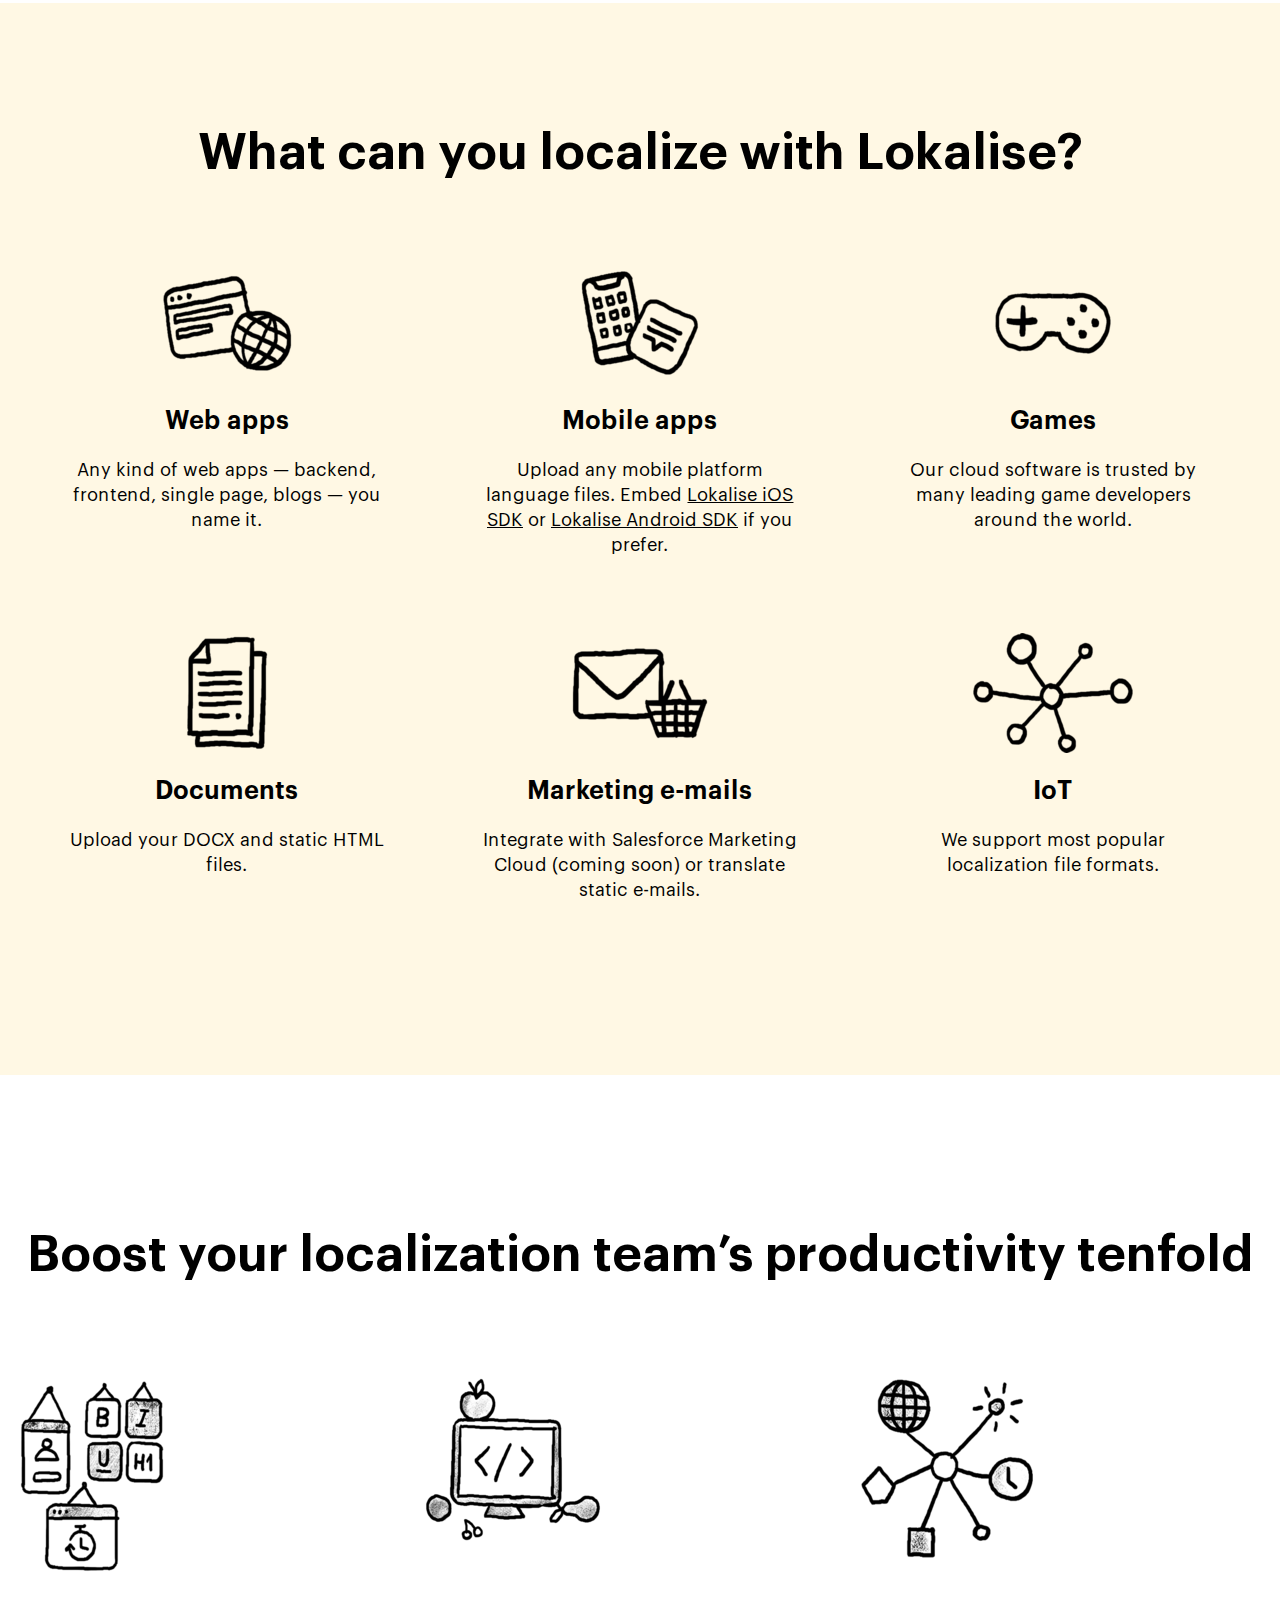
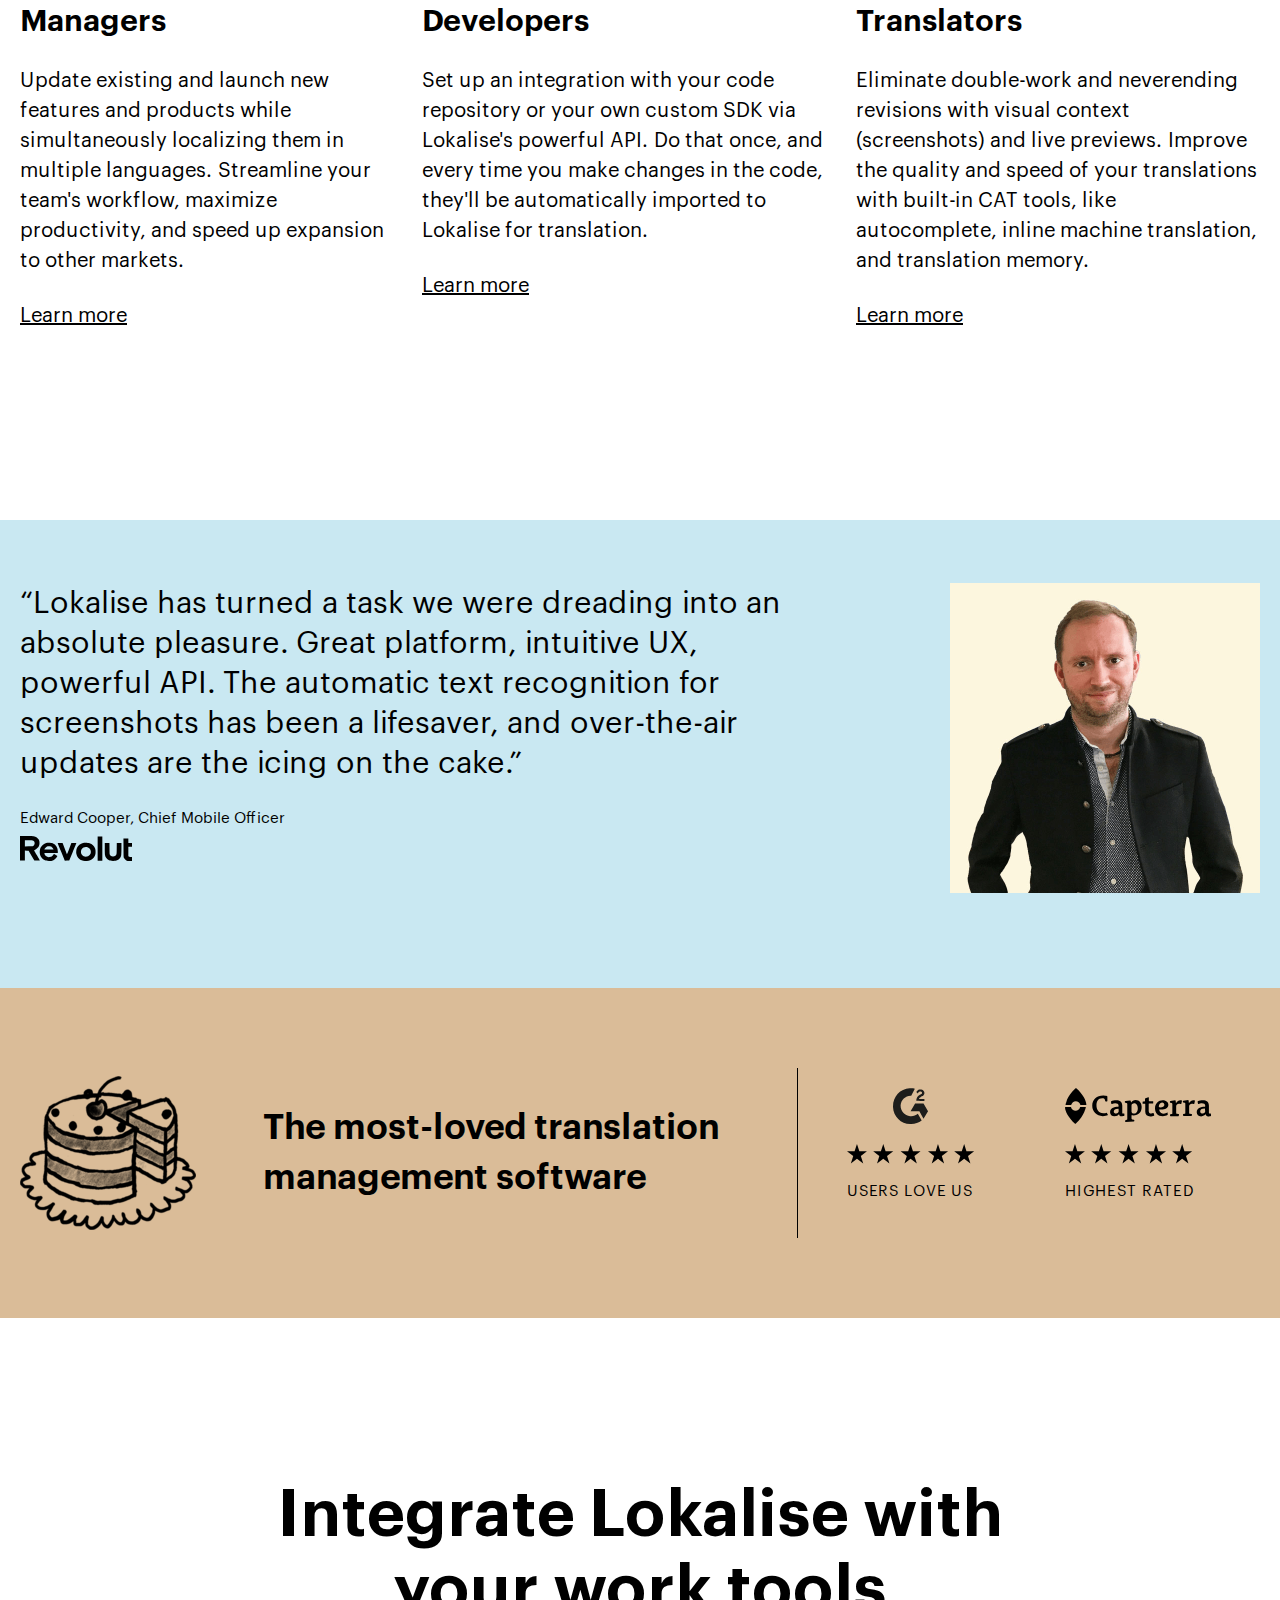
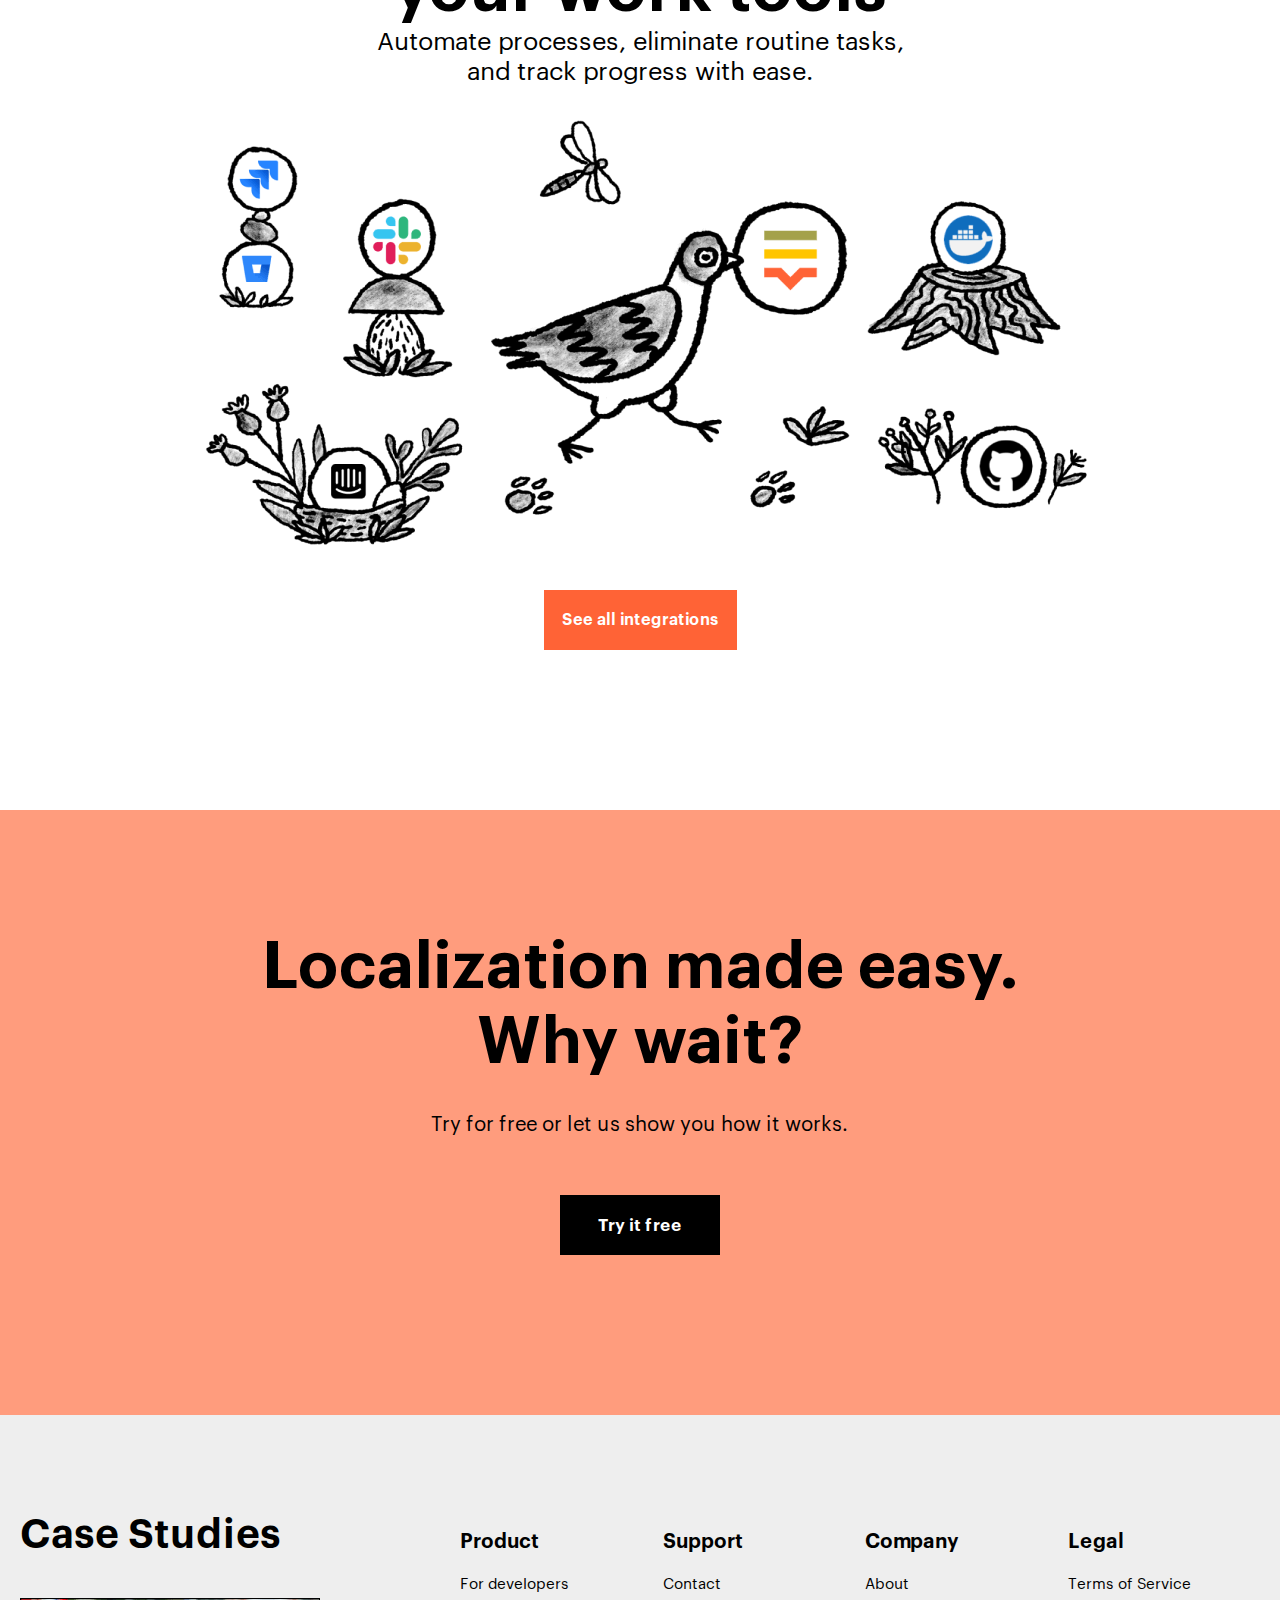
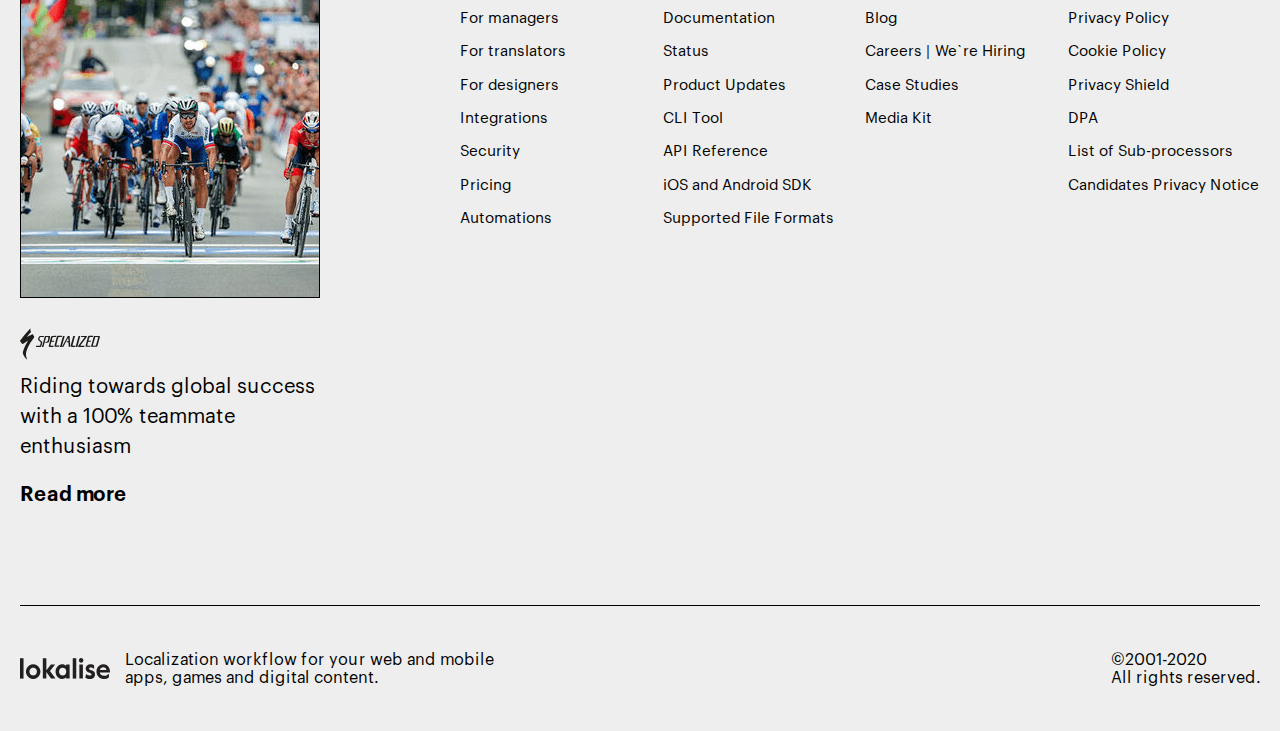
==== commit c88f4462: "fixed image" ====
--- a/index.html
+++ b/index.html
@@ -72,7 +72,7 @@
                     </li>
                     <li>
                         <a class="brands__link" href="">
-                            <img class="brands__image" src="images/virgin.svg" alt="">
+                            <img class="brands__image" src="images/virgin.png" alt="">
                         </a>
                     </li>
                     <li>
